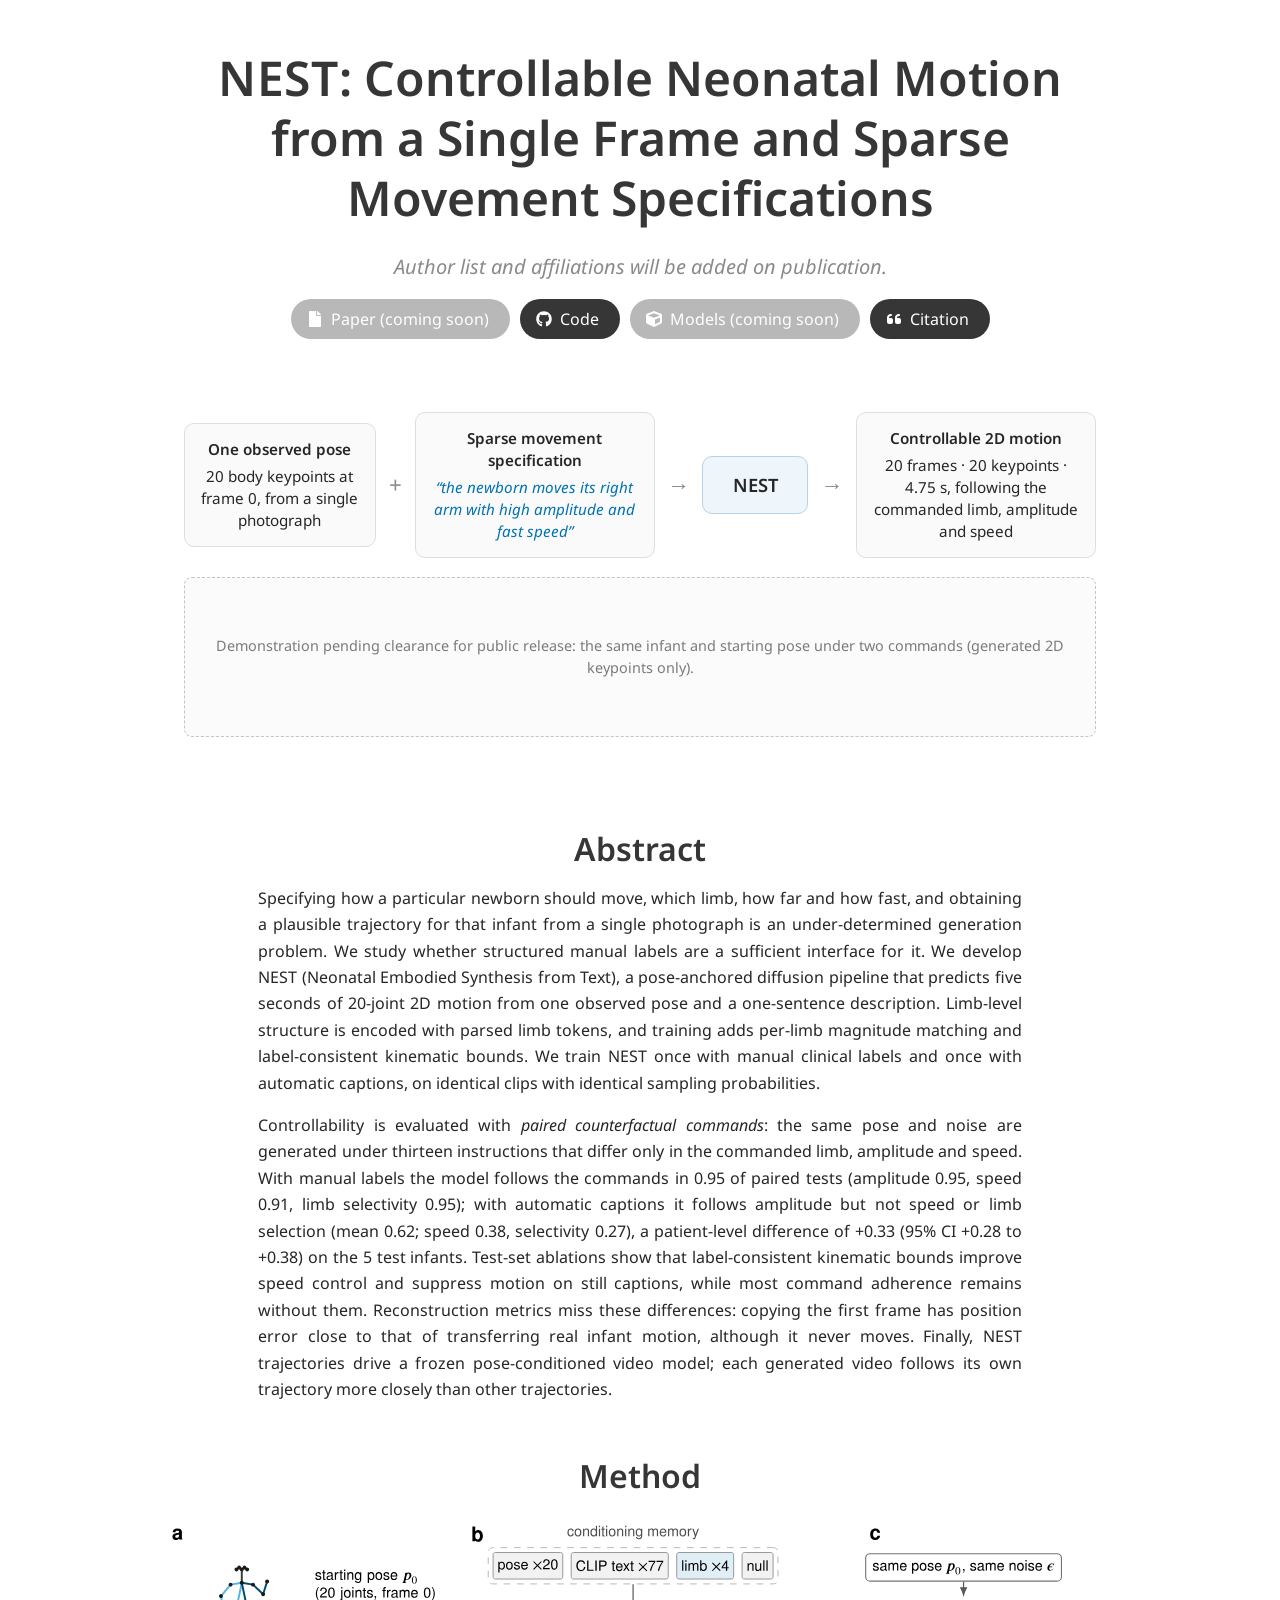
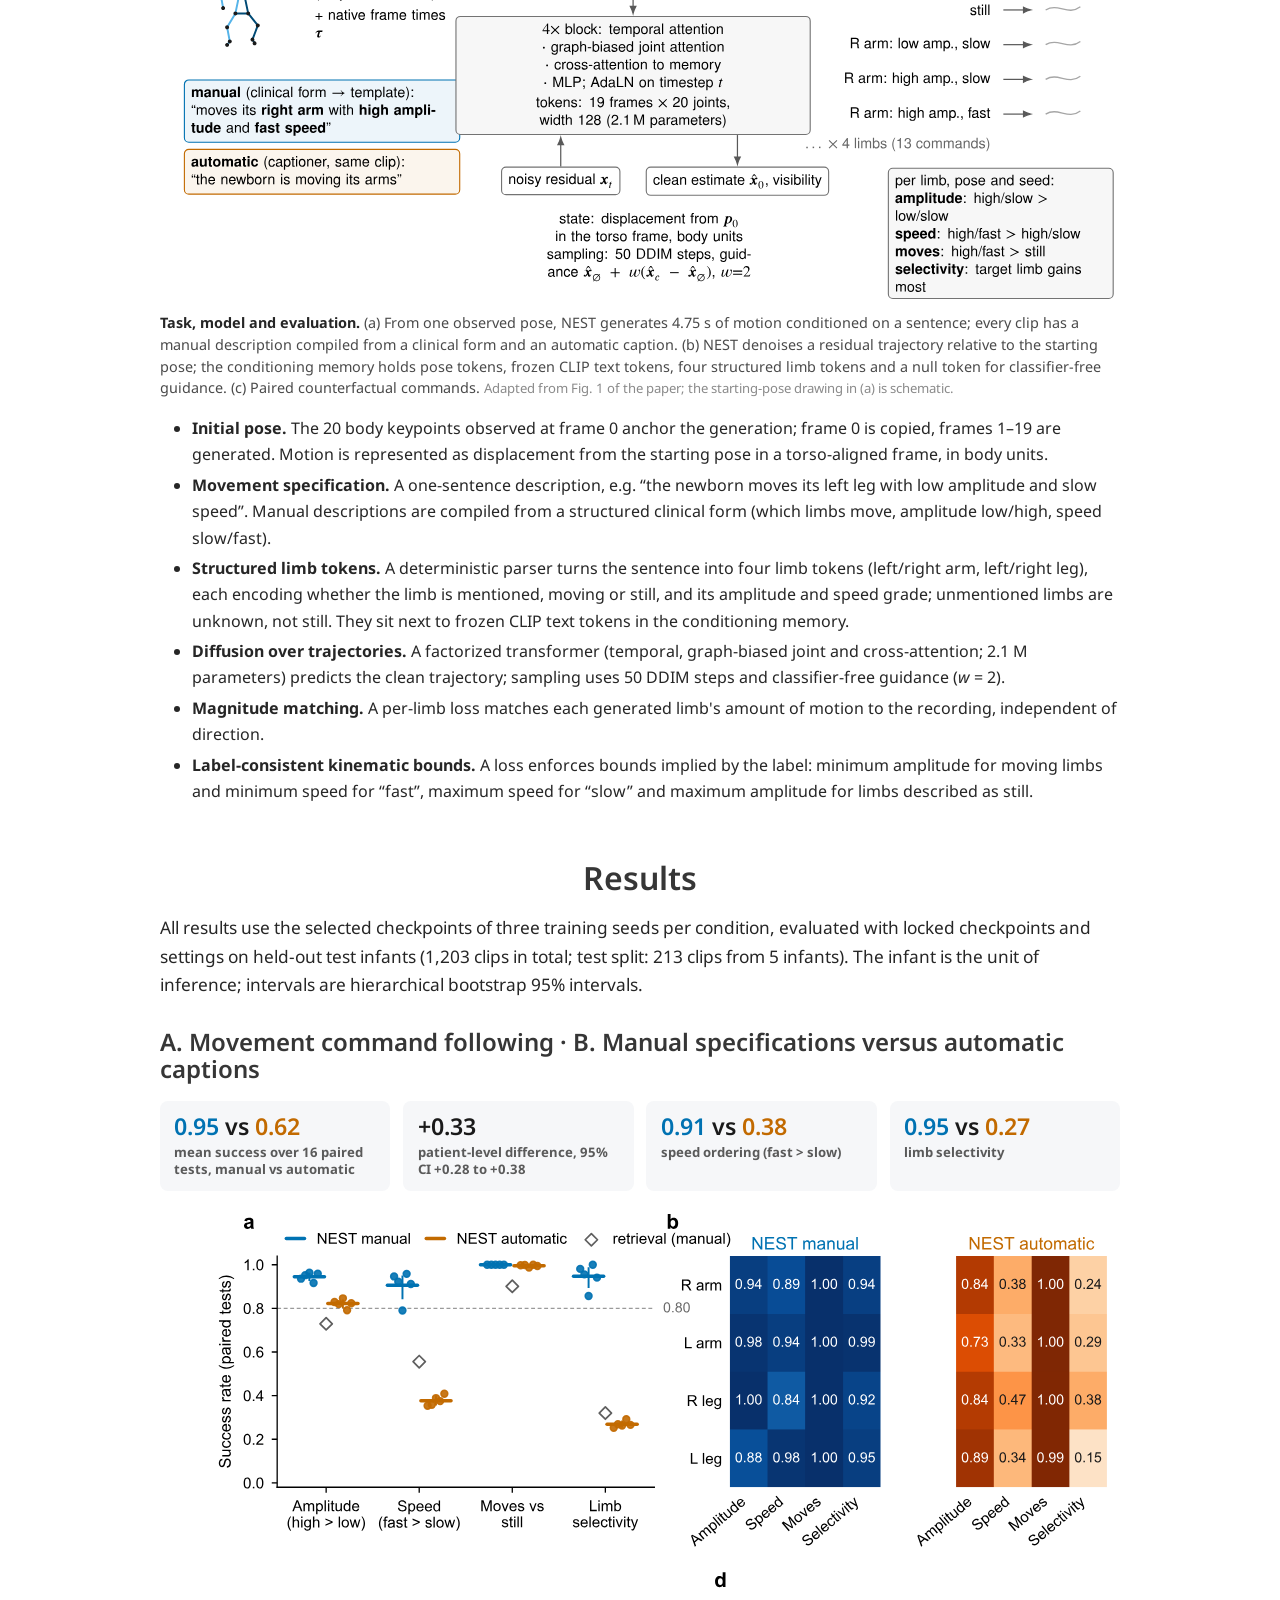
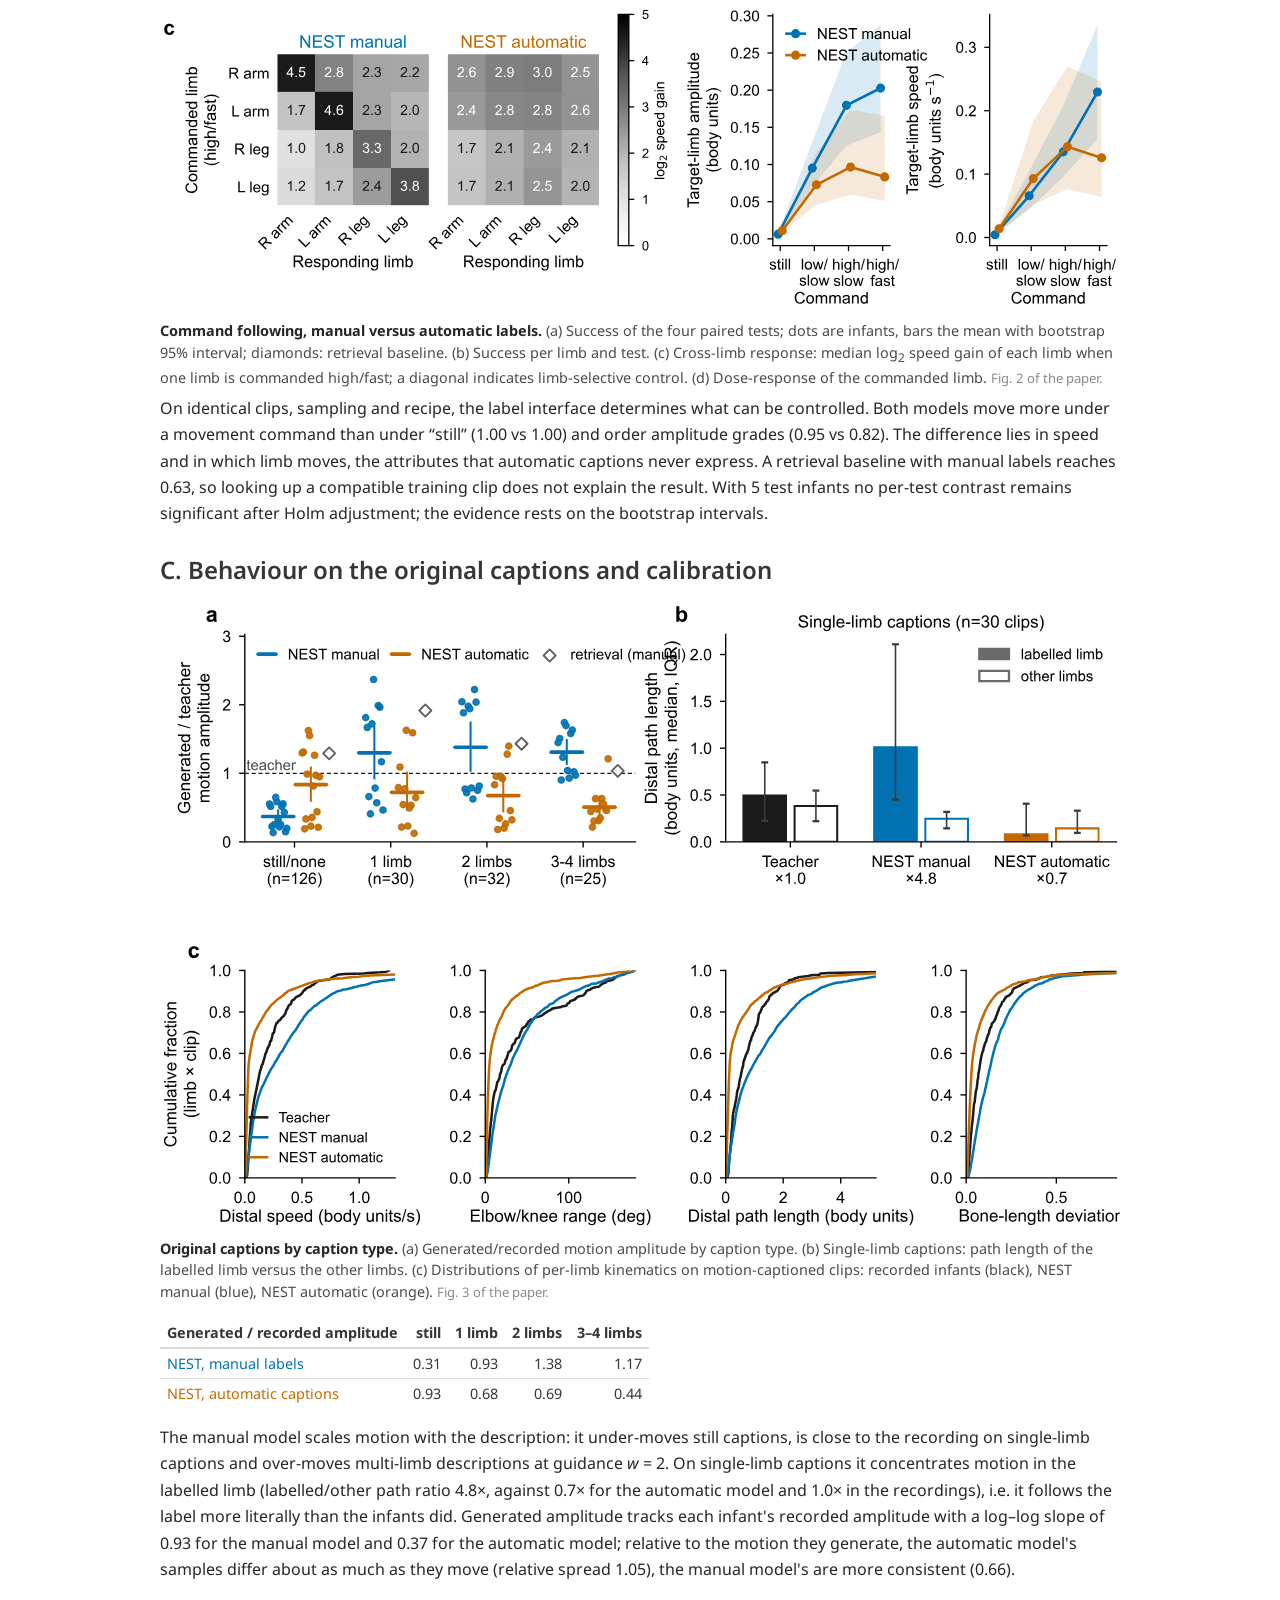
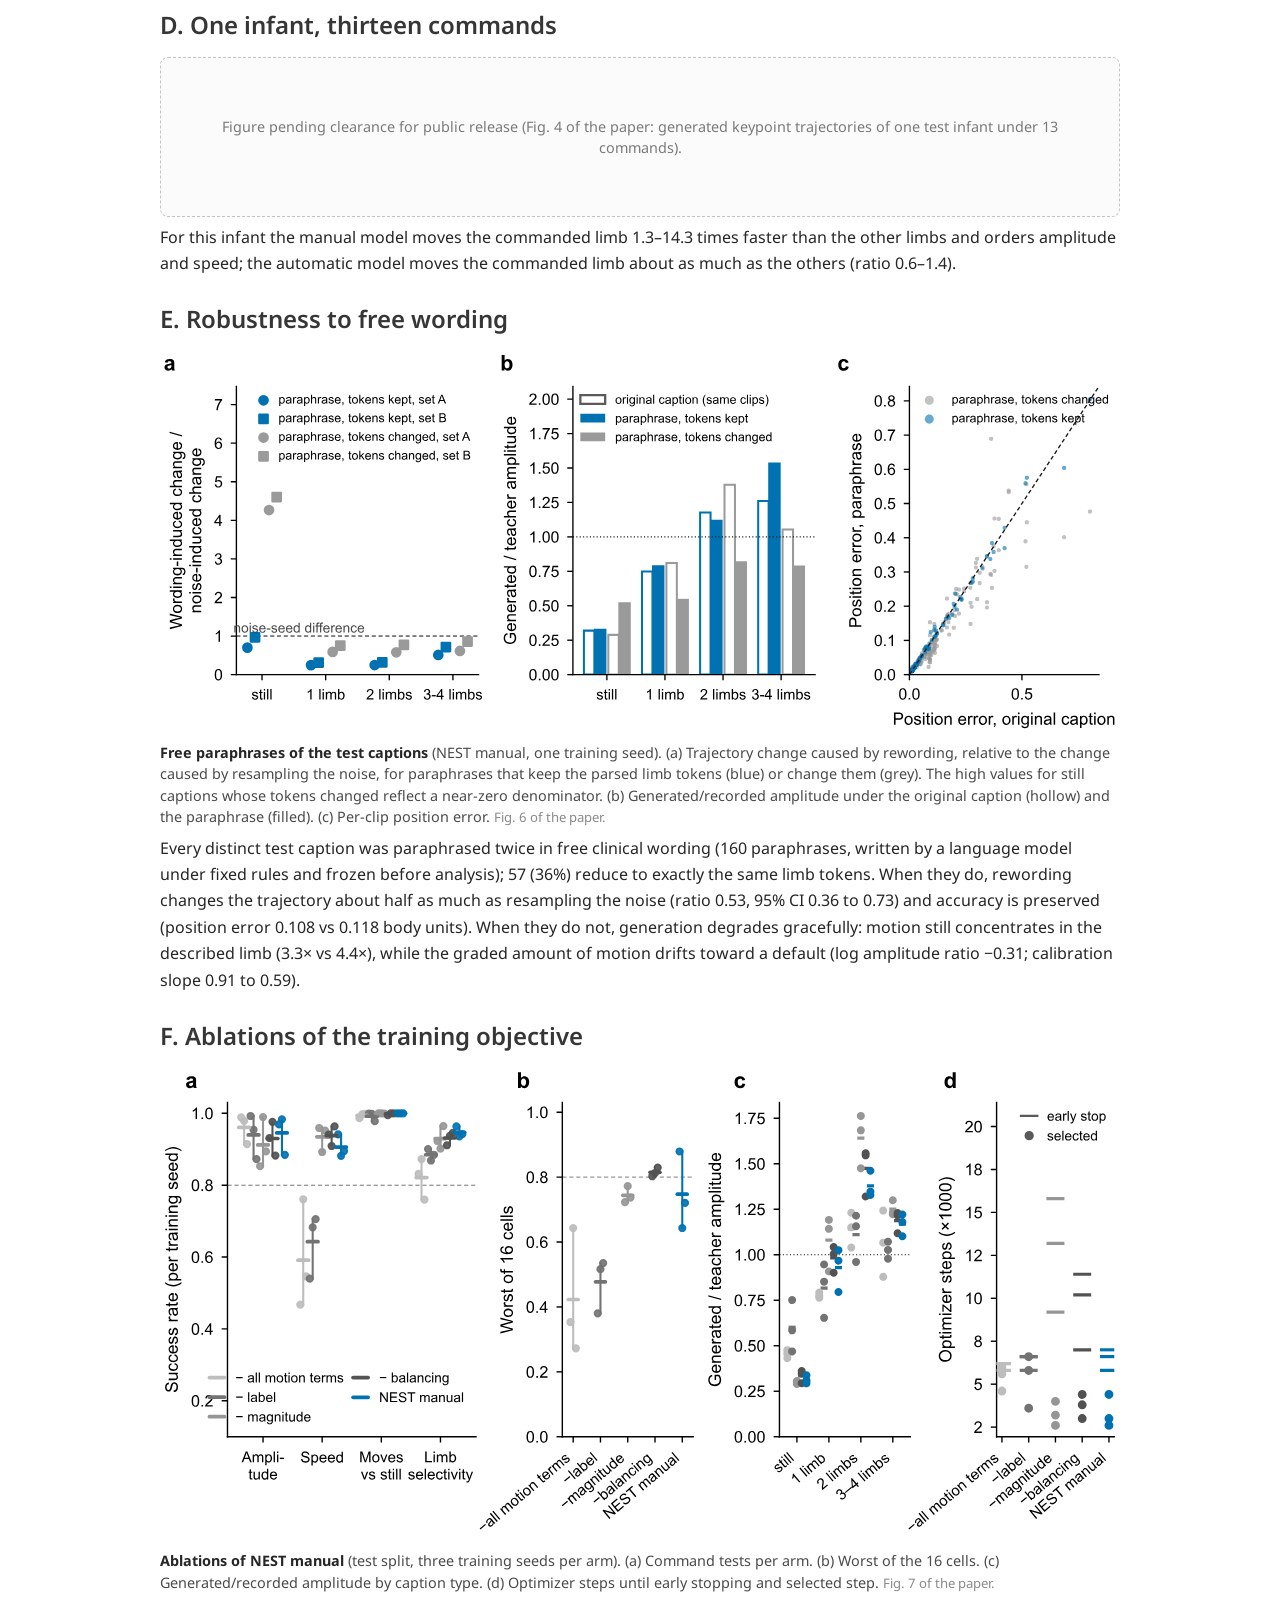
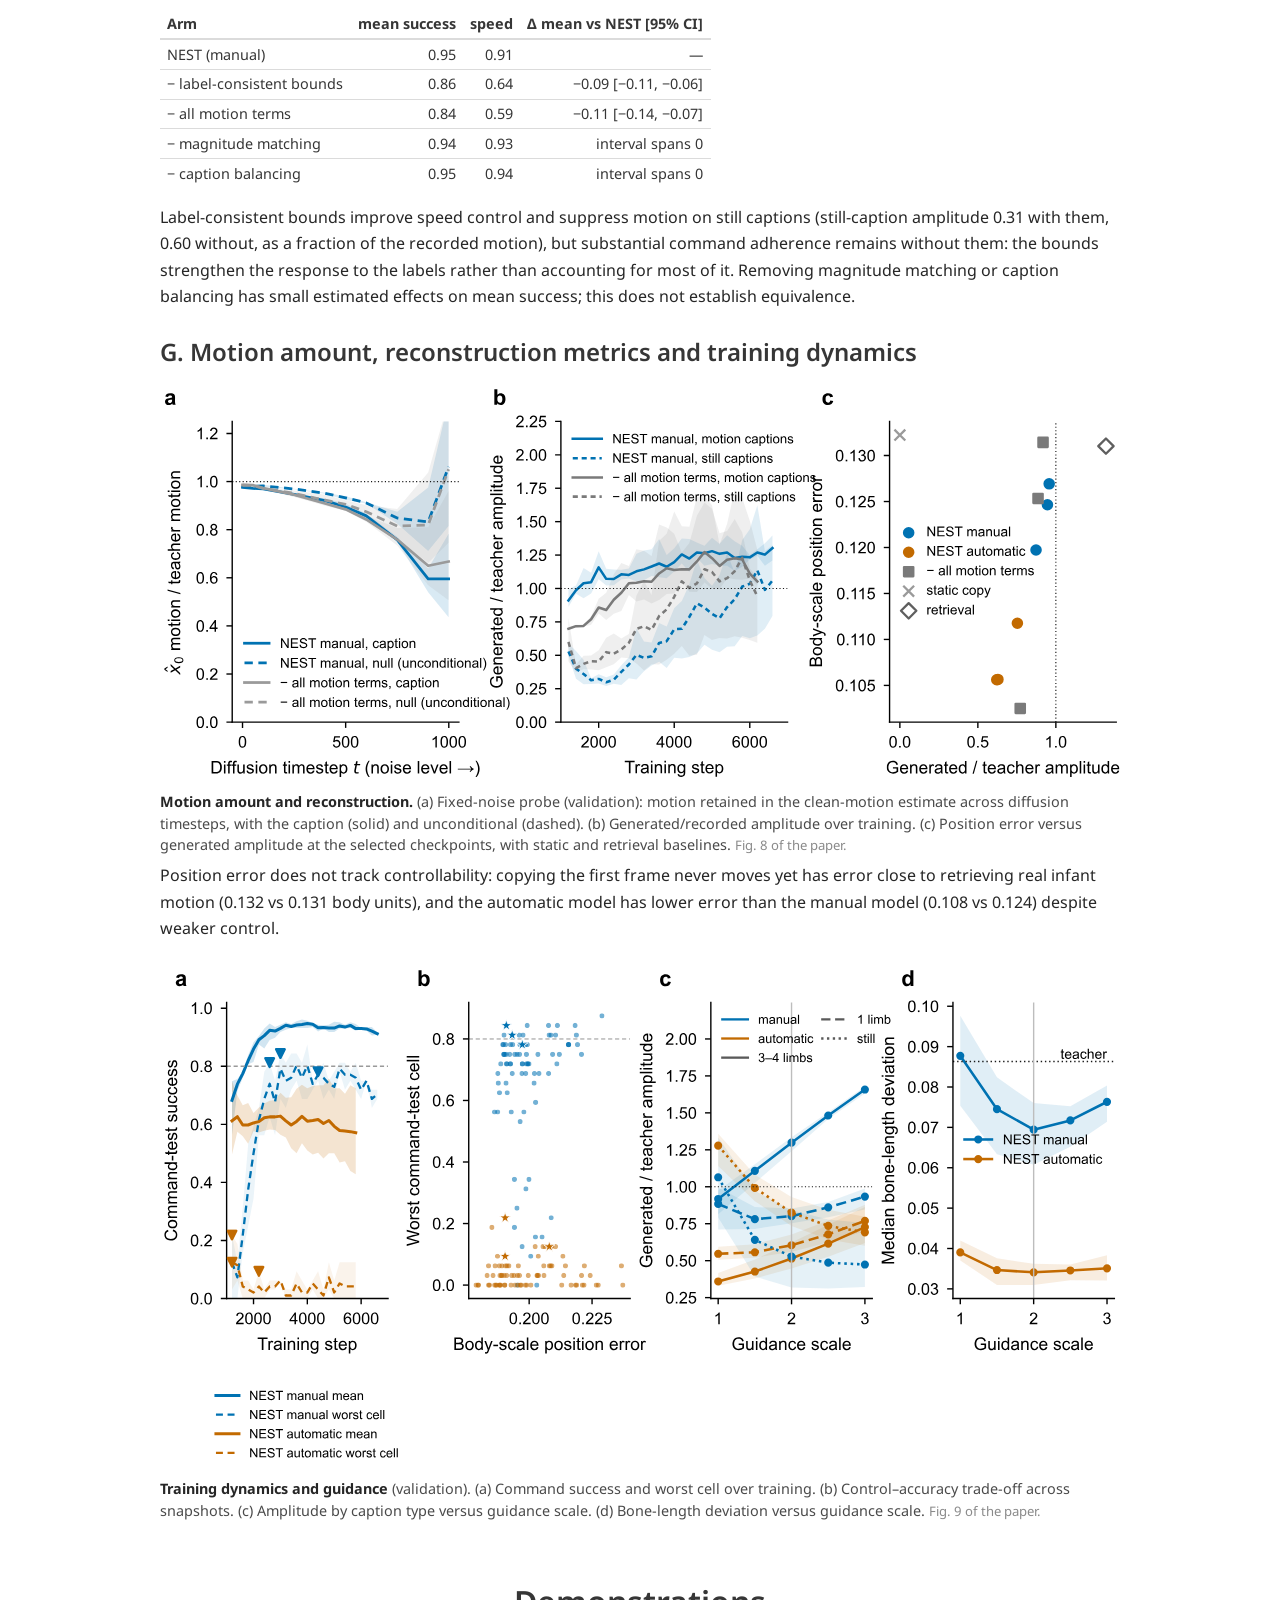
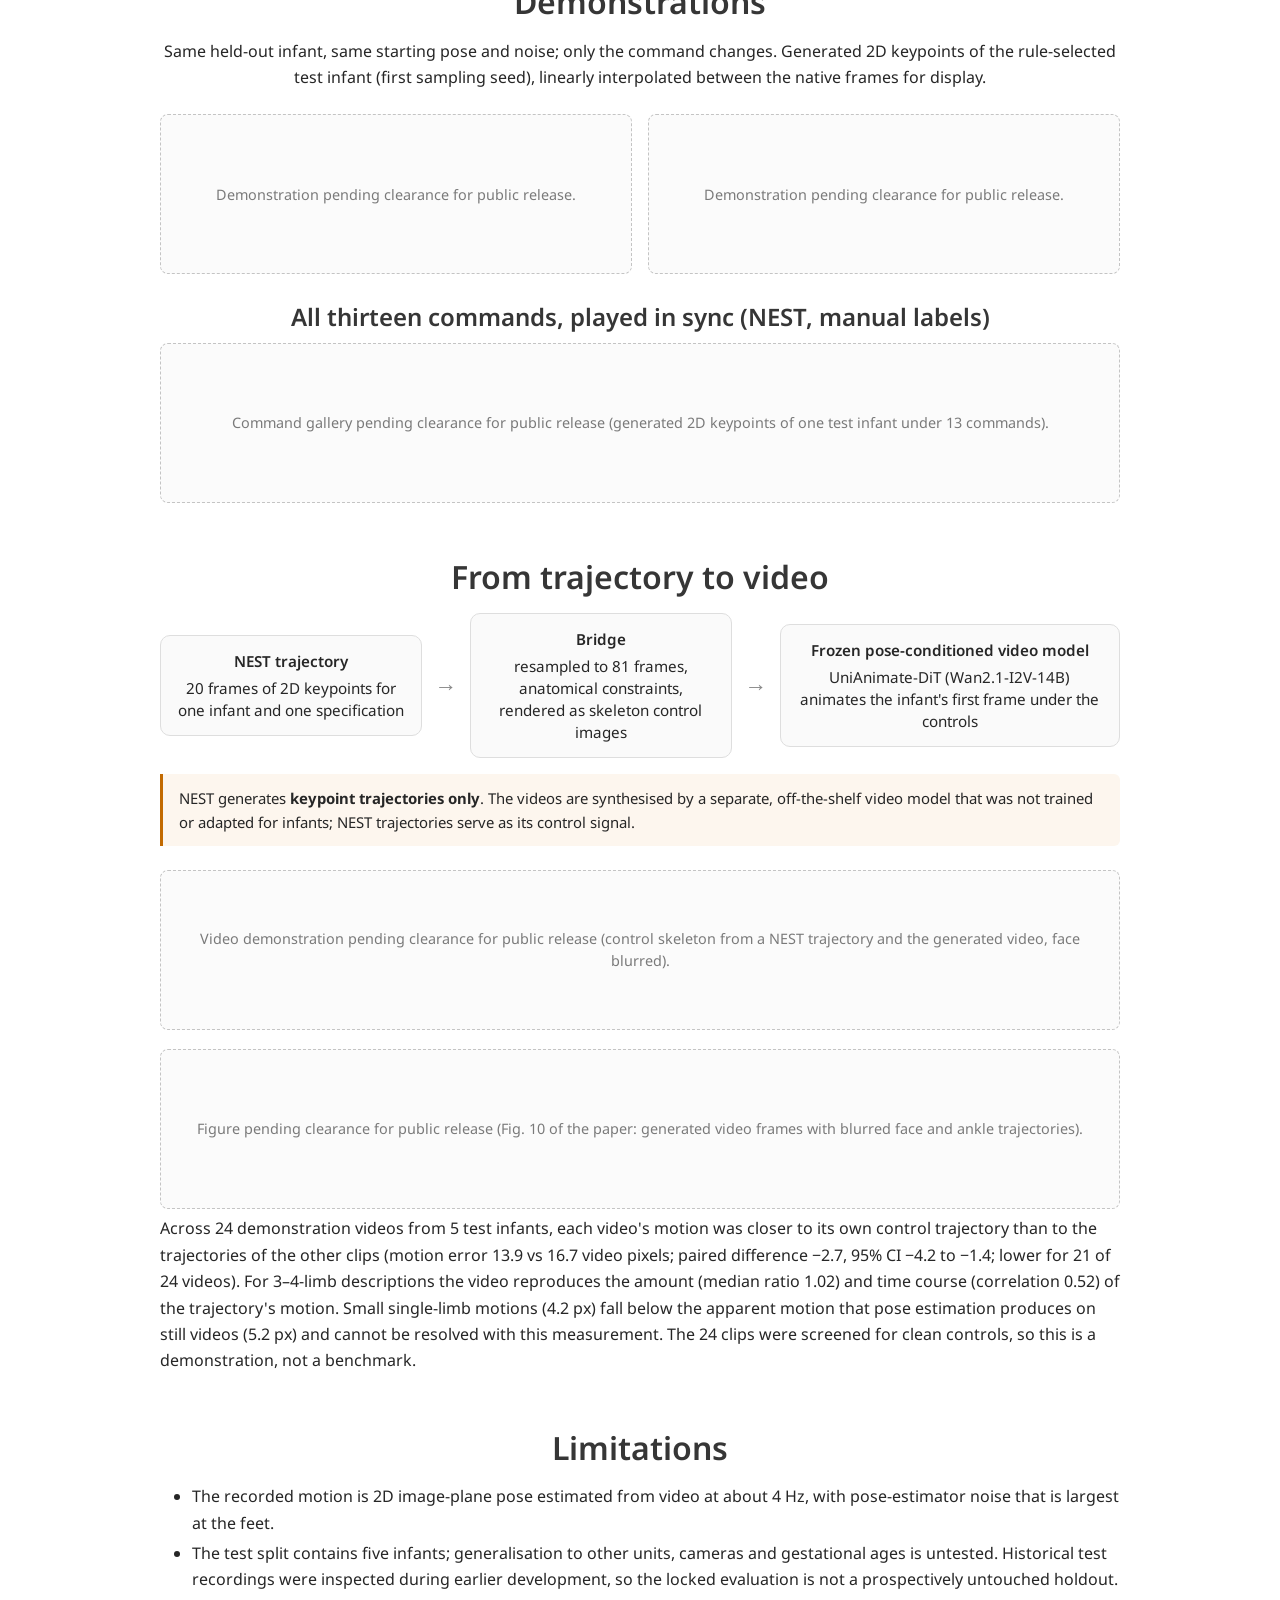
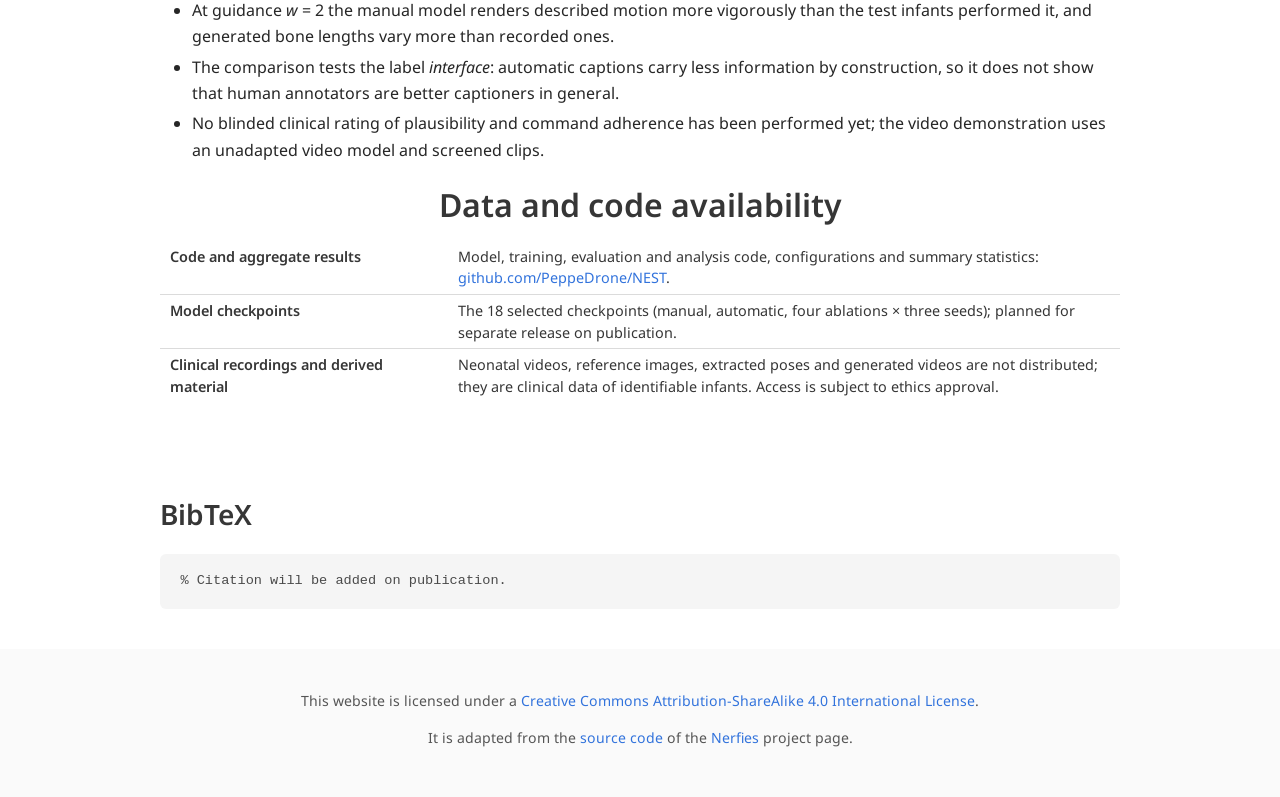
==== project-page/index.html @ fcf476d5 "Add project page and GitHub Pages workflow Co-Authored-By: Claude Opus 5.5 <noreply@anthropic.com>" ====
<!DOCTYPE html>
<html lang="en">
<head>
  <meta charset="utf-8">
  <meta name="viewport" content="width=device-width, initial-scale=1">
  <title>NEST: Controllable Neonatal Motion from a Single Frame and Sparse Movement Specifications</title>
  <meta name="description"
        content="NEST generates 4.75 s of 2D neonatal motion (20 frames, 20 body keypoints) from one observed pose and a sparse movement specification of limb, amplitude and speed.">
  <meta name="keywords"
        content="NEST, neonatal movement, infant motion generation, motion diffusion, controllable generation, classifier-free guidance, counterfactual evaluation, sparse movement specifications, pose-conditioned video">
  <meta property="og:type" content="website">
  <meta property="og:title" content="NEST: Controllable Neonatal Motion from a Single Frame and Sparse Movement Specifications">
  <meta property="og:description"
        content="Pose-anchored diffusion that turns one neonatal pose and a limb-level movement specification into a controllable 2D motion trajectory.">
  <meta property="og:url" content="https://peppedrone.github.io/NEST/">
  <meta property="og:image" content="https://peppedrone.github.io/NEST/static/images/og_image.png">
  <meta name="twitter:card" content="summary_large_image">
  <link rel="icon" href="./static/images/favicon.svg" type="image/svg+xml">

  <link href="https://fonts.googleapis.com/css2?family=Noto+Sans:wght@400;600;700&display=swap" rel="stylesheet">
  <link rel="stylesheet" href="./static/css/bulma.min.css">
  <link rel="stylesheet" href="./static/css/index.css">
  <script defer src="./static/js/index.js"></script>
</head>
<body>

<!-- ============================================================ HERO -->
<section class="hero">
  <div class="hero-body">
    <div class="container is-max-desktop">
      <div class="columns is-centered">
        <div class="column has-text-centered">
          <h1 class="title is-1 publication-title"><span class="nest">NEST</span>: Controllable Neonatal Motion from a Single Frame and Sparse Movement Specifications</h1>
          <div class="is-size-5 publication-authors">
            <span class="author-block placeholder-note">Author list and affiliations will be added on publication.</span>
          </div>

          <div class="column has-text-centered">
            <div class="publication-links">
              <span class="link-block">
                <a class="button is-normal is-rounded is-dark is-unavailable" aria-disabled="true" title="The paper is not yet publicly available">
                  <span class="icon"><svg viewBox="0 0 384 512" aria-hidden="true"><path d="M224 136V0H24C10.7 0 0 10.7 0 24v464c0 13.3 10.7 24 24 24h336c13.3 0 24-10.7 24-24V160H248c-13.2 0-24-10.8-24-24zm160-14.1v6.1H256V0h6.1c6.4 0 12.5 2.5 17 7l97.9 98c4.5 4.5 7 10.6 7 16.9z"/></svg></span>
                  <span>Paper (coming soon)</span>
                </a>
              </span>
              <span class="link-block">
                <a class="button is-normal is-rounded is-dark" href="https://github.com/PeppeDrone/NEST" title="Source code on GitHub">
                  <span class="icon"><svg viewBox="0 0 496 512" aria-hidden="true"><path d="M165.9 397.4c0 2-2.3 3.6-5.2 3.6-3.3.3-5.6-1.3-5.6-3.6 0-2 2.3-3.6 5.2-3.6 3-.3 5.6 1.3 5.6 3.6zm-31.1-4.5c-.7 2 1.3 4.3 4.3 4.9 2.6 1 5.6 0 6.2-2s-1.3-4.3-4.3-5.2c-2.6-.7-5.5.3-6.2 2.3zm44.2-1.7c-2.9.7-4.9 2.6-4.6 4.9.3 2 2.9 3.3 5.9 2.6 2.9-.7 4.9-2.6 4.6-4.6-.3-1.9-3-3.2-5.9-2.9zM244.8 8C106.1 8 0 113.3 0 252c0 110.9 69.8 205.8 169.5 239.2 12.8 2.3 17.3-5.6 17.3-12.1 0-6.2-.3-40.4-.3-61.4 0 0-70 15-84.7-29.8 0 0-11.4-29.1-27.8-36.6 0 0-22.9-15.7 1.6-15.4 0 0 24.9 2 38.6 25.8 21.9 38.6 58.6 27.5 72.9 20.9 2.3-16 8.8-27.1 16-33.7-55.9-6.2-112.3-14.3-112.3-110.5 0-27.5 7.6-41.3 23.6-58.9-2.6-6.5-11.1-33.3 2.6-67.9 20.9-6.5 69 27 69 27 20-5.6 41.5-8.5 62.8-8.5s42.8 2.9 62.8 8.5c0 0 48.1-33.6 69-27 13.7 34.7 5.2 61.4 2.6 67.9 16 17.7 25.8 31.5 25.8 58.9 0 96.5-58.9 104.2-114.8 110.5 9.2 7.9 17 22.9 17 46.4 0 33.7-.3 75.4-.3 83.6 0 6.5 4.6 14.4 17.3 12.1C428.2 457.8 496 362.9 496 252 496 113.3 383.5 8 244.8 8z"/></svg></span>
                  <span>Code</span>
                </a>
              </span>
              <span class="link-block">
                <a class="button is-normal is-rounded is-dark is-unavailable" aria-disabled="true" title="Checkpoints will be released on publication">
                  <span class="icon"><svg viewBox="0 0 512 512" aria-hidden="true"><path d="M239.1 6.3l-208 78c-18.7 7-31.1 25-31.1 45v225.1c0 18.2 10.3 34.8 26.5 42.9l208 104c13.5 6.8 29.4 6.8 42.9 0l208-104c16.3-8.1 26.5-24.8 26.5-42.9V129.3c0-20-12.4-37.9-31.1-44.9l-208-78C262 2.2 250 2.2 239.1 6.3zM256 68.4l192 72v1.1l-192 78-192-78v-1.1l192-72zm32 356V275.5l160-65v133.9l-160 80z"/></svg></span>
                  <span>Models (coming soon)</span>
                </a>
              </span>
              <span class="link-block">
                <a class="button is-normal is-rounded is-dark" href="#BibTeX">
                  <span class="icon"><svg viewBox="0 0 448 512" aria-hidden="true"><path d="M0 216C0 149.7 53.7 96 120 96h8c17.7 0 32 14.3 32 32s-14.3 32-32 32h-8c-30.9 0-56 25.1-56 56v8h64c35.3 0 64 28.7 64 64v64c0 35.3-28.7 64-64 64H64c-35.3 0-64-28.7-64-64V216zm256 0c0-66.3 53.7-120 120-120h8c17.7 0 32 14.3 32 32s-14.3 32-32 32h-8c-30.9 0-56 25.1-56 56v8h64c35.3 0 64 28.7 64 64v64c0 35.3-28.7 64-64 64H320c-35.3 0-64-28.7-64-64V216z"/></svg></span>
                  <span>Citation</span>
                </a>
              </span>
            </div>
          </div>
        </div>
      </div>
    </div>
  </div>
</section>

<!-- ============================================================ TEASER -->
<section class="hero teaser">
  <div class="container is-max-desktop">
    <div class="hero-body" style="padding-top:0">
      <div class="teaser-flow is-main">
        <div class="flow-box"><div class="flow-title">One observed pose</div>20 body keypoints at frame&nbsp;0, from a single photograph</div>
        <div class="flow-arrow" aria-hidden="true">+</div>
        <div class="flow-box"><div class="flow-title">Sparse movement specification</div><span class="spec">“the newborn moves its right arm with high amplitude and fast speed”</span></div>
        <div class="flow-arrow" aria-hidden="true">&#8594;</div>
        <div class="flow-box is-model">NEST</div>
        <div class="flow-arrow" aria-hidden="true">&#8594;</div>
        <div class="flow-box"><div class="flow-title">Controllable 2D motion</div>20 frames &middot; 20 keypoints &middot; 4.75&nbsp;s, following the commanded limb, amplitude and speed</div>
      </div>
      <figure class="paper-figure restricted">
        <div class="demo-pair restricted-content">
          <div class="demo-cell">
            <video autoplay muted loop playsinline data-sync="teaser" preload="auto">
              <source src="./static/restricted/videos/commands/manual_still.mp4" type="video/mp4">
            </video>
            <div class="demo-label">“the newborn is lying still”</div>
          </div>
          <div class="demo-cell">
            <video autoplay muted loop playsinline data-sync="teaser" preload="auto">
              <source src="./static/restricted/videos/commands/manual_right_arm_high_fast.mp4" type="video/mp4">
            </video>
            <div class="demo-label">“… moves its right arm with high amplitude and fast speed”</div>
          </div>
        </div>
        <div class="placeholder">Demonstration pending clearance for public release: the same infant and starting pose under two commands (generated 2D keypoints only).</div>
        <figcaption class="has-text-centered">Same starting pose, same noise, two commands: NEST moves the commanded limb (dark) and keeps the rest of the body close to its starting pose (grey).</figcaption>
      </figure>
    </div>
  </div>
</section>

<!-- ============================================================ ABSTRACT -->
<section class="section">
  <div class="container is-max-desktop">
    <div class="columns is-centered has-text-centered">
      <div class="column is-four-fifths">
        <h2 class="title is-3">Abstract</h2>
        <div class="content has-text-justified">
          <p>
            Specifying how a particular newborn should move, which limb, how far and how fast, and obtaining a plausible
            trajectory for that infant from a single photograph is an under-determined generation problem. We study whether
            structured manual labels are a sufficient interface for it. We develop NEST (Neonatal Embodied Synthesis from Text),
            a pose-anchored diffusion pipeline that predicts five seconds of 20-joint 2D motion from one observed pose and a
            one-sentence description. Limb-level structure is encoded with parsed limb tokens, and training adds per-limb
            magnitude matching and label-consistent kinematic bounds. We train NEST once with manual clinical labels and once
            with automatic captions, on identical clips with identical sampling probabilities.
          </p>
          <p>
            Controllability is evaluated with <em>paired counterfactual commands</em>: the same pose and noise are generated under
            thirteen instructions that differ only in the commanded limb, amplitude and speed. With manual labels the model follows
            the commands in <span class="num" data-key="succMan">0.95</span> of paired tests (amplitude
            <span class="num" data-key="succManAmp">0.95</span>, speed <span class="num" data-key="succManSpeed">0.91</span>, limb selectivity
            <span class="num" data-key="succManSel">0.95</span>); with automatic captions it follows amplitude but not speed or limb
            selection (mean <span class="num" data-key="succAuto">0.62</span>; speed <span class="num" data-key="succAutoSpeed">0.38</span>,
            selectivity <span class="num" data-key="succAutoSel">0.27</span>), a patient-level difference of
            <span class="num" data-key="primDiff">+0.33</span> (95% CI <span class="num" data-key="primLo">+0.28</span> to
            <span class="num" data-key="primHi">+0.38</span>) on the <span class="num" data-key="primNpat">5</span> test infants.
            Test-set ablations show that label-consistent kinematic bounds improve speed control and suppress motion on still
            captions, while most command adherence remains without them. Reconstruction metrics miss these differences: copying
            the first frame has position error close to that of transferring real infant motion, although it never moves.
            Finally, NEST trajectories drive a frozen pose-conditioned video model; each generated video follows its own trajectory
            more closely than other trajectories.
          </p>
        </div>
      </div>
    </div>
  </div>
</section>

<!-- ============================================================ METHOD -->
<section class="section is-tight">
  <div class="container is-max-desktop">
    <h2 class="title is-3 has-text-centered">Method</h2>
    <figure class="paper-figure">
      <img src="./static/images/fig1_method.svg" alt="Task, NEST architecture and paired counterfactual evaluation protocol" loading="lazy">
      <figcaption><b>Task, model and evaluation.</b> (a) From one observed pose, NEST generates 4.75&nbsp;s of motion conditioned on a sentence; every clip has a manual description compiled from a clinical form and an automatic caption. (b) NEST denoises a residual trajectory relative to the starting pose; the conditioning memory holds pose tokens, frozen CLIP text tokens, four structured limb tokens and a null token for classifier-free guidance. (c) Paired counterfactual commands. <span class="figure-source">Adapted from Fig.&nbsp;1 of the paper; the starting-pose drawing in (a) is schematic.</span></figcaption>
    </figure>
    <div class="content">
      <ul>
        <li><b>Initial pose.</b> The 20 body keypoints observed at frame&nbsp;0 anchor the generation; frame&nbsp;0 is copied, frames 1–19 are generated. Motion is represented as displacement from the starting pose in a torso-aligned frame, in body units.</li>
        <li><b>Movement specification.</b> A one-sentence description, e.g. “the newborn moves its left leg with low amplitude and slow speed”. Manual descriptions are compiled from a structured clinical form (which limbs move, amplitude low/high, speed slow/fast).</li>
        <li><b>Structured limb tokens.</b> A deterministic parser turns the sentence into four limb tokens (left/right arm, left/right leg), each encoding whether the limb is mentioned, moving or still, and its amplitude and speed grade; unmentioned limbs are unknown, not still. They sit next to frozen CLIP text tokens in the conditioning memory.</li>
        <li><b>Diffusion over trajectories.</b> A factorized transformer (temporal, graph-biased joint and cross-attention; 2.1&nbsp;M parameters) predicts the clean trajectory; sampling uses 50 DDIM steps and classifier-free guidance (<i>w</i>&nbsp;=&nbsp;2).</li>
        <li><b>Magnitude matching.</b> A per-limb loss matches each generated limb's amount of motion to the recording, independent of direction.</li>
        <li><b>Label-consistent kinematic bounds.</b> A loss enforces bounds implied by the label: minimum amplitude for moving limbs and minimum speed for “fast”, maximum speed for “slow” and maximum amplitude for limbs described as still.</li>
      </ul>
    </div>
  </div>
</section>

<!-- ============================================================ RESULTS -->
<section class="section is-tight">
  <div class="container is-max-desktop">
    <h2 class="title is-3 has-text-centered">Results</h2>
    <div class="content">
      <p class="lead">All results use the selected checkpoints of three training seeds per condition, evaluated with locked checkpoints and settings on held-out test infants
      (1,203 clips in total; test split: 213 clips from 5 infants). The infant is the unit of inference; intervals are hierarchical bootstrap 95% intervals.</p>
    </div>

    <h3 class="title is-4">A. Movement command following &middot; B. Manual specifications versus automatic captions</h3>
    <div class="keynums">
      <div class="keynum"><div class="value"><span class="manual-c num" data-key="succMan">0.95</span> vs <span class="auto-c num" data-key="succAuto">0.62</span></div><div class="label">mean success over 16 paired tests, manual vs automatic</div></div>
      <div class="keynum"><div class="value"><span class="num" data-key="primDiff">+0.33</span></div><div class="label">patient-level difference, 95% CI <span class="num" data-key="primLo">+0.28</span> to <span class="num" data-key="primHi">+0.38</span></div></div>
      <div class="keynum"><div class="value"><span class="manual-c num" data-key="succManSpeed">0.91</span> vs <span class="auto-c num" data-key="succAutoSpeed">0.38</span></div><div class="label">speed ordering (fast &gt; slow)</div></div>
      <div class="keynum"><div class="value"><span class="manual-c num" data-key="succManSel">0.95</span> vs <span class="auto-c num" data-key="succAutoSel">0.27</span></div><div class="label">limb selectivity</div></div>
    </div>
    <figure class="paper-figure">
      <img src="./static/images/fig2_command_following.svg" alt="Command following, manual versus automatic labels" loading="lazy">
      <figcaption><b>Command following, manual versus automatic labels.</b> (a) Success of the four paired tests; dots are infants, bars the mean with bootstrap 95% interval; diamonds: retrieval baseline. (b) Success per limb and test. (c) Cross-limb response: median log<sub>2</sub> speed gain of each limb when one limb is commanded high/fast; a diagonal indicates limb-selective control. (d) Dose-response of the commanded limb. <span class="figure-source">Fig.&nbsp;2 of the paper.</span></figcaption>
    </figure>
    <div class="content">
      <p>On identical clips, sampling and recipe, the label interface determines what can be controlled. Both models move more under a movement command than under “still” (<span class="num" data-key="succManMoves">1.00</span> vs <span class="num" data-key="succAutoMoves">1.00</span>) and order amplitude grades (<span class="num" data-key="succManAmp">0.95</span> vs <span class="num" data-key="succAutoAmp">0.82</span>). The difference lies in speed and in which limb moves, the attributes that automatic captions never express. A retrieval baseline with manual labels reaches <span class="num" data-key="succRetMan">0.63</span>, so looking up a compatible training clip does not explain the result. With <span class="num" data-key="primNpat">5</span> test infants no per-test contrast remains significant after Holm adjustment; the evidence rests on the bootstrap intervals.</p>
    </div>

    <h3 class="title is-4">C. Behaviour on the original captions and calibration</h3>
    <figure class="paper-figure">
      <img src="./static/images/fig3_caption_types.svg" alt="Behaviour on the original captions by caption type" loading="lazy">
      <figcaption><b>Original captions by caption type.</b> (a) Generated/recorded motion amplitude by caption type. (b) Single-limb captions: path length of the labelled limb versus the other limbs. (c) Distributions of per-limb kinematics on motion-captioned clips: recorded infants (black), NEST manual (blue), NEST automatic (orange). <span class="figure-source">Fig.&nbsp;3 of the paper.</span></figcaption>
    </figure>
    <div class="table-wrap">
      <table class="table compact is-narrow is-hoverable">
        <thead><tr><th>Generated / recorded amplitude</th><th class="num">still</th><th class="num">1 limb</th><th class="num">2 limbs</th><th class="num">3–4 limbs</th></tr></thead>
        <tbody>
          <tr><td class="manual-c">NEST, manual labels</td><td class="num"><span class="num" data-key="ampRatioManStill">0.31</span></td><td class="num"><span class="num" data-key="ampRatioManOne">0.93</span></td><td class="num"><span class="num" data-key="ampRatioManTwo">1.38</span></td><td class="num"><span class="num" data-key="ampRatioManMulti">1.17</span></td></tr>
          <tr><td class="auto-c">NEST, automatic captions</td><td class="num"><span class="num" data-key="ampRatioAutoStill">0.93</span></td><td class="num"><span class="num" data-key="ampRatioAutoOne">0.68</span></td><td class="num"><span class="num" data-key="ampRatioAutoTwo">0.69</span></td><td class="num"><span class="num" data-key="ampRatioAutoMulti">0.44</span></td></tr>
        </tbody>
      </table>
    </div>
    <div class="content">
      <p>The manual model scales motion with the description: it under-moves still captions, is close to the recording on single-limb captions and over-moves multi-limb descriptions at guidance <i>w</i>&nbsp;=&nbsp;2. On single-limb captions it concentrates motion in the labelled limb (labelled/other path ratio <span class="num" data-key="selRatioMan">4.8</span>×, against <span class="num" data-key="selRatioAuto">0.7</span>× for the automatic model and <span class="num" data-key="selRatioTeach">1.0</span>× in the recordings), i.e. it follows the label more literally than the infants did. Generated amplitude tracks each infant's recorded amplitude with a log–log slope of <span class="num" data-key="calManSlope">0.93</span> for the manual model and <span class="num" data-key="calAutoSlope">0.37</span> for the automatic model; relative to the motion they generate, the automatic model's samples differ about as much as they move (relative spread <span class="num" data-key="calAutoRelSpread">1.05</span>), the manual model's are more consistent (<span class="num" data-key="calManRelSpread">0.66</span>).</p>
    </div>

    <h3 class="title is-4">D. One infant, thirteen commands</h3>
    <figure class="paper-figure restricted">
      <img src="./static/restricted/images/fig4_single_infant.svg" alt="One infant under thirteen commands" loading="lazy">
      <div class="placeholder">Figure pending clearance for public release (Fig.&nbsp;4 of the paper: generated keypoint trajectories of one test infant under 13 commands).</div>
      <figcaption><b>One infant, thirteen commands.</b> The infant and clip were selected by a stated rule (median per-infant manual success, then the median clip), not by appearance. Each panel overlays eight samples from the same starting pose; top: NEST manual, bottom: NEST automatic. <span class="figure-source">Fig.&nbsp;4 of the paper.</span></figcaption>
    </figure>
    <div class="content">
      <p>For this infant the manual model moves the commanded limb <span class="num" data-key="heroSelManLo">1.3</span>–<span class="num" data-key="heroSelManHi">14.3</span> times faster than the other limbs and orders amplitude and speed; the automatic model moves the commanded limb about as much as the others (ratio <span class="num" data-key="heroSelAutoLo">0.6</span>–<span class="num" data-key="heroSelAutoHi">1.4</span>).</p>
    </div>

    <h3 class="title is-4">E. Robustness to free wording</h3>
    <figure class="paper-figure">
      <img src="./static/images/fig9_paraphrase.svg" alt="Free paraphrases of the test captions" loading="lazy">
      <figcaption><b>Free paraphrases of the test captions</b> (NEST manual, one training seed). (a) Trajectory change caused by rewording, relative to the change caused by resampling the noise, for paraphrases that keep the parsed limb tokens (blue) or change them (grey). The high values for still captions whose tokens changed reflect a near-zero denominator. (b) Generated/recorded amplitude under the original caption (hollow) and the paraphrase (filled). (c) Per-clip position error. <span class="figure-source">Fig.&nbsp;6 of the paper.</span></figcaption>
    </figure>
    <div class="content">
      <p>Every distinct test caption was paraphrased twice in free clinical wording (<span class="num" data-key="paraN">160</span> paraphrases, written by a language model under fixed rules and frozen before analysis); <span class="num" data-key="paraNMatch">57</span> (<span class="num" data-key="paraMatchPct">36</span>%) reduce to exactly the same limb tokens. When they do, rewording changes the trajectory about half as much as resampling the noise (ratio <span class="num" data-key="paraKeptChange">0.53</span>, 95% CI <span class="num" data-key="paraKeptChangeLo">0.36</span> to <span class="num" data-key="paraKeptChangeHi">0.73</span>) and accuracy is preserved (position error <span class="num" data-key="paraKeptErrOrig">0.108</span> vs <span class="num" data-key="paraKeptErrPara">0.118</span> body units). When they do not, generation degrades gracefully: motion still concentrates in the described limb (<span class="num" data-key="paraChangedSelPara">3.3</span>× vs <span class="num" data-key="paraChangedSelOrig">4.4</span>×), while the graded amount of motion drifts toward a default (log amplitude ratio <span class="num" data-key="paraChangeddLogAmp">−0.31</span>; calibration slope <span class="num" data-key="paraChangedSlopeOrig">0.91</span> to <span class="num" data-key="paraChangedSlopePara">0.59</span>).</p>
    </div>

    <h3 class="title is-4">F. Ablations of the training objective</h3>
    <figure class="paper-figure">
      <img src="./static/images/fig7_ablations.svg" alt="Ablations of NEST manual" loading="lazy">
      <figcaption><b>Ablations of NEST manual</b> (test split, three training seeds per arm). (a) Command tests per arm. (b) Worst of the 16 cells. (c) Generated/recorded amplitude by caption type. (d) Optimizer steps until early stopping and selected step. <span class="figure-source">Fig.&nbsp;7 of the paper.</span></figcaption>
    </figure>
    <div class="table-wrap">
      <table class="table compact is-narrow is-hoverable">
        <thead><tr><th>Arm</th><th class="num">mean success</th><th class="num">speed</th><th class="num">Δ mean vs NEST [95% CI]</th></tr></thead>
        <tbody>
          <tr><td>NEST (manual)</td><td class="num"><span class="num" data-key="ablFullSucc">0.95</span></td><td class="num"><span class="num" data-key="ablFullSpeed">0.91</span></td><td class="num">—</td></tr>
          <tr><td>− label-consistent bounds</td><td class="num"><span class="num" data-key="ablLabelSucc">0.86</span></td><td class="num"><span class="num" data-key="ablLabelSpeed">0.64</span></td><td class="num"><span class="num" data-key="effLabel">−0.09</span> [<span class="num" data-key="effLabelLo">−0.11</span>, <span class="num" data-key="effLabelHi">−0.06</span>]</td></tr>
          <tr><td>− all motion terms</td><td class="num"><span class="num" data-key="ablAllSucc">0.84</span></td><td class="num"><span class="num" data-key="ablAllSpeed">0.59</span></td><td class="num"><span class="num" data-key="effAll">−0.11</span> [<span class="num" data-key="effAllLo">−0.14</span>, <span class="num" data-key="effAllHi">−0.07</span>]</td></tr>
          <tr><td>− magnitude matching</td><td class="num"><span class="num" data-key="ablMagSucc">0.94</span></td><td class="num"><span class="num" data-key="ablMagSpeed">0.93</span></td><td class="num">interval spans 0</td></tr>
          <tr><td>− caption balancing</td><td class="num"><span class="num" data-key="ablBalSucc">0.95</span></td><td class="num"><span class="num" data-key="ablBalSpeed">0.94</span></td><td class="num">interval spans 0</td></tr>
        </tbody>
      </table>
    </div>
    <div class="content">
      <p>Label-consistent bounds improve speed control and suppress motion on still captions (still-caption amplitude <span class="num" data-key="ablFullStillRatio">0.31</span> with them, <span class="num" data-key="ablLabelStillRatio">0.60</span> without, as a fraction of the recorded motion), but substantial command adherence remains without them: the bounds strengthen the response to the labels rather than accounting for most of it. Removing magnitude matching or caption balancing has small estimated effects on mean success; this does not establish equivalence.</p>
    </div>

    <h3 class="title is-4">G. Motion amount, reconstruction metrics and training dynamics</h3>
    <figure class="paper-figure">
      <img src="./static/images/fig6_stillness_trap.svg" alt="Motion amount and reconstruction" loading="lazy">
      <figcaption><b>Motion amount and reconstruction.</b> (a) Fixed-noise probe (validation): motion retained in the clean-motion estimate across diffusion timesteps, with the caption (solid) and unconditional (dashed). (b) Generated/recorded amplitude over training. (c) Position error versus generated amplitude at the selected checkpoints, with static and retrieval baselines. <span class="figure-source">Fig.&nbsp;8 of the paper.</span></figcaption>
    </figure>
    <div class="content">
      <p>Position error does not track controllability: copying the first frame never moves yet has error close to retrieving real infant motion (<span class="num" data-key="errStatic">0.132</span> vs <span class="num" data-key="errRetMan">0.131</span> body units), and the automatic model has lower error than the manual model (<span class="num" data-key="errAuto">0.108</span> vs <span class="num" data-key="errMan">0.124</span>) despite weaker control.</p>
    </div>
    <figure class="paper-figure">
      <img src="./static/images/fig8_dynamics_guidance.svg" alt="Training dynamics and guidance" loading="lazy">
      <figcaption><b>Training dynamics and guidance</b> (validation). (a) Command success and worst cell over training. (b) Control–accuracy trade-off across snapshots. (c) Amplitude by caption type versus guidance scale. (d) Bone-length deviation versus guidance scale. <span class="figure-source">Fig.&nbsp;9 of the paper.</span></figcaption>
    </figure>
  </div>
</section>

<!-- ============================================================ DEMONSTRATIONS -->
<section class="section is-tight" id="demonstrations">
  <div class="container is-max-desktop">
    <h2 class="title is-3 has-text-centered">Demonstrations</h2>
    <div class="content has-text-centered">
      <p>Same held-out infant, same starting pose and noise; only the command changes. Generated 2D keypoints of the rule-selected test infant (first sampling seed), linearly interpolated between the native frames for display.</p>
    </div>
    <div class="cmd-buttons" role="group" aria-label="Command">
      <button class="button is-small is-rounded" data-cmd="still" data-prompt="the newborn is lying still">still</button>
      <button class="button is-small is-rounded" data-cmd="right_arm_low_slow" data-prompt="the newborn moves its right arm with low amplitude and slow speed">R arm · low/slow</button>
      <button class="button is-small is-rounded" data-cmd="right_arm_high_slow" data-prompt="the newborn moves its right arm with high amplitude and slow speed">R arm · high/slow</button>
      <button class="button is-small is-rounded is-selected" data-cmd="right_arm_high_fast" data-prompt="the newborn moves its right arm with high amplitude and fast speed">R arm · high/fast</button>
      <button class="button is-small is-rounded" data-cmd="left_arm_low_slow" data-prompt="the newborn moves its left arm with low amplitude and slow speed">L arm · low/slow</button>
      <button class="button is-small is-rounded" data-cmd="left_arm_high_slow" data-prompt="the newborn moves its left arm with high amplitude and slow speed">L arm · high/slow</button>
      <button class="button is-small is-rounded" data-cmd="left_arm_high_fast" data-prompt="the newborn moves its left arm with high amplitude and fast speed">L arm · high/fast</button>
      <button class="button is-small is-rounded" data-cmd="right_leg_low_slow" data-prompt="the newborn moves its right leg with low amplitude and slow speed">R leg · low/slow</button>
      <button class="button is-small is-rounded" data-cmd="right_leg_high_slow" data-prompt="the newborn moves its right leg with high amplitude and slow speed">R leg · high/slow</button>
      <button class="button is-small is-rounded" data-cmd="right_leg_high_fast" data-prompt="the newborn moves its right leg with high amplitude and fast speed">R leg · high/fast</button>
      <button class="button is-small is-rounded" data-cmd="left_leg_low_slow" data-prompt="the newborn moves its left leg with low amplitude and slow speed">L leg · low/slow</button>
      <button class="button is-small is-rounded" data-cmd="left_leg_high_slow" data-prompt="the newborn moves its left leg with high amplitude and slow speed">L leg · high/slow</button>
      <button class="button is-small is-rounded" data-cmd="left_leg_high_fast" data-prompt="the newborn moves its left leg with high amplitude and fast speed">L leg · high/fast</button>
    </div>
    <p class="demo-prompt" id="demo-prompt">“the newborn moves its right arm with high amplitude and fast speed”</p>
    <div class="demo-pair">
      <div class="demo-cell restricted">
        <video id="demo-manual" autoplay muted playsinline preload="auto" data-sync="pair" src="./static/restricted/videos/commands/manual_right_arm_high_fast.mp4"></video>
        <div class="placeholder">Demonstration pending clearance for public release.</div>
        <div class="demo-label manual-c">NEST, manual labels</div>
      </div>
      <div class="demo-cell restricted">
        <video id="demo-automatic" autoplay muted playsinline preload="auto" data-sync="pair" src="./static/restricted/videos/commands/automatic_right_arm_high_fast.mp4"></video>
        <div class="placeholder">Demonstration pending clearance for public release.</div>
        <div class="demo-label auto-c">NEST, automatic captions</div>
      </div>
    </div>
    <div class="sync-controls">
      <button class="button is-small is-rounded" data-group="pair" data-sync-action="restart">Restart</button>
      <button class="button is-small is-rounded" data-group="pair" data-sync-action="toggle">Play / pause</button>
    </div>

    <h3 class="title is-4 has-text-centered">All thirteen commands, played in sync (NEST, manual labels)</h3>
    <div class="restricted">
      <div class="demo-grid restricted-content">
        <figure><video autoplay muted playsinline preload="auto" data-sync="grid"><source src="./static/restricted/videos/commands/manual_still.mp4" type="video/mp4"></video>still</figure>
        <figure><video autoplay muted playsinline preload="auto" data-sync="grid"><source src="./static/restricted/videos/commands/manual_right_arm_low_slow.mp4" type="video/mp4"></video>R arm · low/slow</figure>
        <figure><video autoplay muted playsinline preload="auto" data-sync="grid"><source src="./static/restricted/videos/commands/manual_right_arm_high_slow.mp4" type="video/mp4"></video>R arm · high/slow</figure>
        <figure><video autoplay muted playsinline preload="auto" data-sync="grid"><source src="./static/restricted/videos/commands/manual_right_arm_high_fast.mp4" type="video/mp4"></video>R arm · high/fast</figure>
        <figure><video autoplay muted playsinline preload="auto" data-sync="grid"><source src="./static/restricted/videos/commands/manual_left_arm_low_slow.mp4" type="video/mp4"></video>L arm · low/slow</figure>
        <figure><video autoplay muted playsinline preload="auto" data-sync="grid"><source src="./static/restricted/videos/commands/manual_left_arm_high_slow.mp4" type="video/mp4"></video>L arm · high/slow</figure>
        <figure><video autoplay muted playsinline preload="auto" data-sync="grid"><source src="./static/restricted/videos/commands/manual_left_arm_high_fast.mp4" type="video/mp4"></video>L arm · high/fast</figure>
        <figure><video autoplay muted playsinline preload="auto" data-sync="grid"><source src="./static/restricted/videos/commands/manual_right_leg_low_slow.mp4" type="video/mp4"></video>R leg · low/slow</figure>
        <figure><video autoplay muted playsinline preload="auto" data-sync="grid"><source src="./static/restricted/videos/commands/manual_right_leg_high_slow.mp4" type="video/mp4"></video>R leg · high/slow</figure>
        <figure><video autoplay muted playsinline preload="auto" data-sync="grid"><source src="./static/restricted/videos/commands/manual_right_leg_high_fast.mp4" type="video/mp4"></video>R leg · high/fast</figure>
        <figure><video autoplay muted playsinline preload="auto" data-sync="grid"><source src="./static/restricted/videos/commands/manual_left_leg_low_slow.mp4" type="video/mp4"></video>L leg · low/slow</figure>
        <figure><video autoplay muted playsinline preload="auto" data-sync="grid"><source src="./static/restricted/videos/commands/manual_left_leg_high_slow.mp4" type="video/mp4"></video>L leg · high/slow</figure>
        <figure><video autoplay muted playsinline preload="auto" data-sync="grid"><source src="./static/restricted/videos/commands/manual_left_leg_high_fast.mp4" type="video/mp4"></video>L leg · high/fast</figure>
      </div>
      <div class="placeholder">Command gallery pending clearance for public release (generated 2D keypoints of one test infant under 13 commands).</div>
    </div>
    <div class="sync-controls">
      <button class="button is-small is-rounded" data-group="grid" data-sync-action="restart">Restart all</button>
      <button class="button is-small is-rounded" data-group="grid" data-sync-action="toggle">Play / pause</button>
    </div>
  </div>
</section>

<!-- ============================================================ TRAJECTORY TO VIDEO -->
<section class="section is-tight">
  <div class="container is-max-desktop">
    <h2 class="title is-3 has-text-centered">From trajectory to video</h2>
    <div class="teaser-flow">
      <div class="flow-box"><div class="flow-title">NEST trajectory</div>20 frames of 2D keypoints for one infant and one specification</div>
      <div class="flow-arrow" aria-hidden="true">&#8594;</div>
      <div class="flow-box"><div class="flow-title">Bridge</div>resampled to 81 frames, anatomical constraints, rendered as skeleton control images</div>
      <div class="flow-arrow" aria-hidden="true">&#8594;</div>
      <div class="flow-box"><div class="flow-title">Frozen pose-conditioned video model</div>UniAnimate-DiT (Wan2.1-I2V-14B) animates the infant's first frame under the controls</div>
    </div>
    <div class="content">
      <p class="notice">NEST generates <b>keypoint trajectories only</b>. The videos are synthesised by a separate, off-the-shelf video model that was not trained or adapted for infants; NEST trajectories serve as its control signal.</p>
    </div>
    <figure class="paper-figure restricted video-figure">
      <video autoplay muted loop playsinline controls preload="metadata">
        <source src="./static/restricted/videos/stage2_sample.mp4" type="video/mp4">
      </video>
      <div class="placeholder">Video demonstration pending clearance for public release (control skeleton from a NEST trajectory and the generated video, face blurred).</div>
      <figcaption><b>A sample infant.</b> Left: control skeleton rendered from the NEST trajectory; right: video generated by the frozen video model from the infant's first frame (face blurred).</figcaption>
    </figure>
    <figure class="paper-figure restricted">
      <img src="./static/restricted/images/fig10_stage2.webp" alt="From generated trajectory to video, a sample infant" loading="lazy">
      <div class="placeholder">Figure pending clearance for public release (Fig.&nbsp;10 of the paper: generated video frames with blurred face and ankle trajectories).</div>
      <figcaption><b>From generated trajectory to video.</b> Reference still and generated frames every 0.5&nbsp;s (face blurred); below: ankle displacement over time for the real infant, the NEST trajectory used as control, and the pose recovered from the generated video. <span class="figure-source">Fig.&nbsp;10 of the paper.</span></figcaption>
    </figure>
    <div class="content">
      <p>Across <span class="num" data-key="stTwoN">24</span> demonstration videos from <span class="num" data-key="stTwoPatients">5</span> test infants, each video's motion was closer to its own control trajectory than to the trajectories of the other clips (motion error <span class="num" data-key="stTwoAllA">13.9</span> vs <span class="num" data-key="stTwoAllB">16.7</span> video pixels; paired difference <span class="num" data-key="stTwoAllDiff">−2.7</span>, 95% CI <span class="num" data-key="stTwoAllDiffLo">−4.2</span> to <span class="num" data-key="stTwoAllDiffHi">−1.4</span>; lower for <span class="num" data-key="stTwoAllNLower">21</span> of <span class="num" data-key="stTwoAllN">24</span> videos). For 3–4-limb descriptions the video reproduces the amount (median ratio <span class="num" data-key="stTwoMultiAmpRatio">1.02</span>) and time course (correlation <span class="num" data-key="stTwoMultiCorr">0.52</span>) of the trajectory's motion. Small single-limb motions (<span class="num" data-key="stTwoOneAmpCtrl">4.2</span>&nbsp;px) fall below the apparent motion that pose estimation produces on still videos (<span class="num" data-key="stTwoNoise">5.2</span>&nbsp;px) and cannot be resolved with this measurement. The 24 clips were screened for clean controls, so this is a demonstration, not a benchmark.</p>
    </div>
  </div>
</section>

<!-- ============================================================ LIMITATIONS / DATA -->
<section class="section is-tight">
  <div class="container is-max-desktop">
    <h2 class="title is-3 has-text-centered">Limitations</h2>
    <div class="content">
      <ul>
        <li>The recorded motion is 2D image-plane pose estimated from video at about 4&nbsp;Hz, with pose-estimator noise that is largest at the feet.</li>
        <li>The test split contains five infants; generalisation to other units, cameras and gestational ages is untested. Historical test recordings were inspected during earlier development, so the locked evaluation is not a prospectively untouched holdout.</li>
        <li>At guidance <i>w</i>&nbsp;=&nbsp;2 the manual model renders described motion more vigorously than the test infants performed it, and generated bone lengths vary more than recorded ones.</li>
        <li>The comparison tests the label <em>interface</em>: automatic captions carry less information by construction, so it does not show that human annotators are better captioners in general.</li>
        <li>No blinded clinical rating of plausibility and command adherence has been performed yet; the video demonstration uses an unadapted video model and screened clips.</li>
      </ul>
    </div>

    <h2 class="title is-3 has-text-centered">Data and code availability</h2>
    <div class="table-wrap">
      <table class="table compact availability">
        <tbody>
          <tr><td>Code and aggregate results</td><td>Model, training, evaluation and analysis code, configurations and summary statistics: <a href="https://github.com/PeppeDrone/NEST">github.com/PeppeDrone/NEST</a>.</td></tr>
          <tr><td>Model checkpoints</td><td>The 18 selected checkpoints (manual, automatic, four ablations × three seeds); planned for separate release on publication.</td></tr>
          <tr><td>Clinical recordings and derived material</td><td>Neonatal videos, reference images, extracted poses and generated videos are not distributed; they are clinical data of identifiable infants. Access is subject to ethics approval.</td></tr>
        </tbody>
      </table>
    </div>
  </div>
</section>

<!-- ============================================================ BIBTEX -->
<section class="section" id="BibTeX">
  <div class="container is-max-desktop content">
    <h2 class="title">BibTeX</h2>
    <pre class="bibtex"><code>% Citation will be added on publication.</code></pre>
  </div>
</section>

<footer class="footer">
  <div class="container">
    <div class="columns is-centered">
      <div class="column is-8">
        <div class="content has-text-centered">
          <p>
            This website is licensed under a <a rel="license" href="https://creativecommons.org/licenses/by-sa/4.0/">Creative
            Commons Attribution-ShareAlike 4.0 International License</a>.
          </p>
          <p>
            It is adapted from the <a href="https://github.com/nerfies/nerfies.github.io">source code</a> of the
            <a href="https://nerfies.github.io">Nerfies</a> project page.
          </p>
        </div>
      </div>
    </div>
  </div>
</footer>

</body>
</html>
---- project-page/static/css/index.css ----
/* NEST project page. Layout and visual identity follow the Nerfies project page template
   (https://github.com/nerfies/nerfies.github.io, CC BY-SA 4.0). */

body {
  font-family: 'Noto Sans', 'Helvetica Neue', Arial, sans-serif;
  color: #262626;
  background: #ffffff;
}

.publication-title,
.publication-authors,
.title,
.subtitle {
  font-family: 'Noto Sans', 'Helvetica Neue', Arial, sans-serif;
}

.publication-title { line-height: 1.25; }
.publication-title .nest { font-variant: small-caps; letter-spacing: 0.02em; }

.publication-authors { color: #555; }
.publication-authors .placeholder-note { color: #8a8a8a; font-style: italic; }

.author-block { display: inline-block; }

.link-block a { margin: 5px 3px; }
.button.is-dark[disabled],
.button.is-dark.is-unavailable {
  background-color: #b8b8b8;
  border-color: transparent;
  cursor: not-allowed;
  opacity: 1;
}
.button .icon svg { width: 1em; height: 1em; fill: currentColor; }

.section { padding: 2.5rem 1.5rem; }
.section.is-tight { padding-top: 1rem; }

.title.is-3 { margin-bottom: 1.1rem; }
.title.is-4 { margin-top: 1.8rem; margin-bottom: 0.8rem; }

.content p, .content li { line-height: 1.65; }
.content .lead { font-size: 1.08rem; }

/* figures */
.paper-figure { margin: 1.2rem 0 0.4rem; }
.paper-figure img,
.paper-figure video {
  width: 100%;
  height: auto;
  display: block;
  border-radius: 6px;
}
.paper-figure figcaption {
  font-size: 0.9rem;
  color: #4a4a4a;
  margin-top: 0.55rem;
  line-height: 1.5;
  text-align: left;
}
.paper-figure figcaption b { color: #262626; }
.figure-source { color: #8a8a8a; font-size: 0.82rem; }

/* key numbers */
.keynums {
  display: grid;
  grid-template-columns: repeat(auto-fit, minmax(150px, 1fr));
  gap: 0.8rem;
  margin: 1.2rem 0 0.6rem;
}
.keynum {
  background: #f6f7f9;
  border-radius: 8px;
  padding: 0.75rem 0.9rem;
}
.keynum .value { font-size: 1.45rem; font-weight: 600; color: #1a1a1a; line-height: 1.2; }
.keynum .label { font-size: 0.82rem; color: #5a5a5a; line-height: 1.35; margin-top: 0.15rem; }
.manual-c { color: #0072B2; }
.auto-c { color: #C26A00; }

/* comparison table */
.table-wrap { overflow-x: auto; margin: 1rem 0; }
table.compact { font-size: 0.9rem; }
table.compact th, table.compact td { padding: 0.35em 0.7em; white-space: nowrap; }
table.compact td.num, table.compact th.num { text-align: right; }

/* teaser flow */
.teaser-flow {
  display: grid;
  grid-template-columns: 1fr auto 1fr auto 1.3fr;
  align-items: center;
  gap: 0.8rem;
  margin: 0.5rem 0 1rem;
}
.flow-box {
  border: 1px solid #dedede;
  border-radius: 10px;
  padding: 0.9rem 1rem;
  background: #fafafa;
  text-align: center;
  font-size: 0.95rem;
  line-height: 1.45;
}
.flow-box .flow-title { font-weight: 600; margin-bottom: 0.3rem; }
.flow-box.is-model { background: #eef5fb; border-color: #b7d3ea; font-weight: 600; font-size: 1.15rem; }
.flow-box .spec { font-style: italic; color: #0072B2; }
.flow-arrow { font-size: 1.4rem; color: #8a8a8a; }
.teaser-flow.is-main { grid-template-columns: 1fr auto 1.25fr auto 0.55fr auto 1.25fr; }
@media (max-width: 768px) {
  .teaser-flow, .teaser-flow.is-main { grid-template-columns: 1fr; }
  .flow-arrow { transform: rotate(90deg); text-align: center; }
}

/* demonstrations */
.cmd-buttons { display: flex; flex-wrap: wrap; gap: 0.35rem; justify-content: center; margin: 0.6rem 0 1rem; }
.cmd-buttons .button { font-size: 0.82rem; }
.cmd-buttons .button.is-selected { background: #0072B2; color: #fff; border-color: #0072B2; }
.demo-pair { display: grid; grid-template-columns: 1fr 1fr; gap: 1rem; }
.demo-cell { text-align: center; }
.demo-cell video { width: 100%; max-width: 340px; border: 1px solid #e3e3e3; border-radius: 8px; background: #fff; }
.demo-cell .demo-label { font-weight: 600; margin-top: 0.3rem; }
.demo-prompt { text-align: center; font-style: italic; color: #4a4a4a; margin-bottom: 0.4rem; }
.demo-grid { display: grid; grid-template-columns: repeat(7, 1fr); gap: 0.5rem; }
@media (max-width: 900px) { .demo-grid { grid-template-columns: repeat(4, 1fr); } }
@media (max-width: 500px) { .demo-grid { grid-template-columns: repeat(3, 1fr); } }
.demo-grid figure { margin: 0; text-align: center; font-size: 0.78rem; color: #4a4a4a; }
.demo-grid video { width: 100%; border: 1px solid #e3e3e3; border-radius: 6px; background: #fff; }
.sync-controls { text-align: center; margin: 0.6rem 0; }
@media (max-width: 600px) { .demo-pair { grid-template-columns: 1fr; } }

/* restricted assets: shown only when present locally; otherwise a labelled placeholder */
.restricted .placeholder { display: none; }
.restricted.is-missing img,
.restricted.is-missing video,
.restricted.is-missing .restricted-content { display: none !important; }
.restricted.is-missing .placeholder {
  display: flex;
  align-items: center;
  justify-content: center;
  text-align: center;
  min-height: 160px;
  padding: 1.2rem;
  border: 1.5px dashed #c4c4c4;
  border-radius: 8px;
  color: #7a7a7a;
  background: #fbfbfb;
  font-size: 0.9rem;
  line-height: 1.5;
}

/* notes */
.notice {
  border-left: 3px solid #C26A00;
  background: #fdf6ee;
  padding: 0.7rem 1rem;
  border-radius: 0 6px 6px 0;
  font-size: 0.93rem;
}
.availability td { white-space: normal !important; }
.availability td:first-child { font-weight: 600; width: 30%; }

pre.bibtex {
  background: #f5f5f5;
  border-radius: 6px;
  font-size: 0.85rem;
  white-space: pre-wrap;
}

.footer { padding: 2.5rem 1.5rem 3rem; background: #fafafa; }
.footer .content { font-size: 0.88rem; color: #555; }

.video-figure video { max-width: 640px; margin: 0 auto; }
.restricted.is-missing figcaption { display: none; }
#demonstrations.demos-missing .cmd-buttons,
#demonstrations.demos-missing .sync-controls,
#demonstrations.demos-missing .demo-prompt,
#demonstrations.demos-missing .demo-label { display: none; }
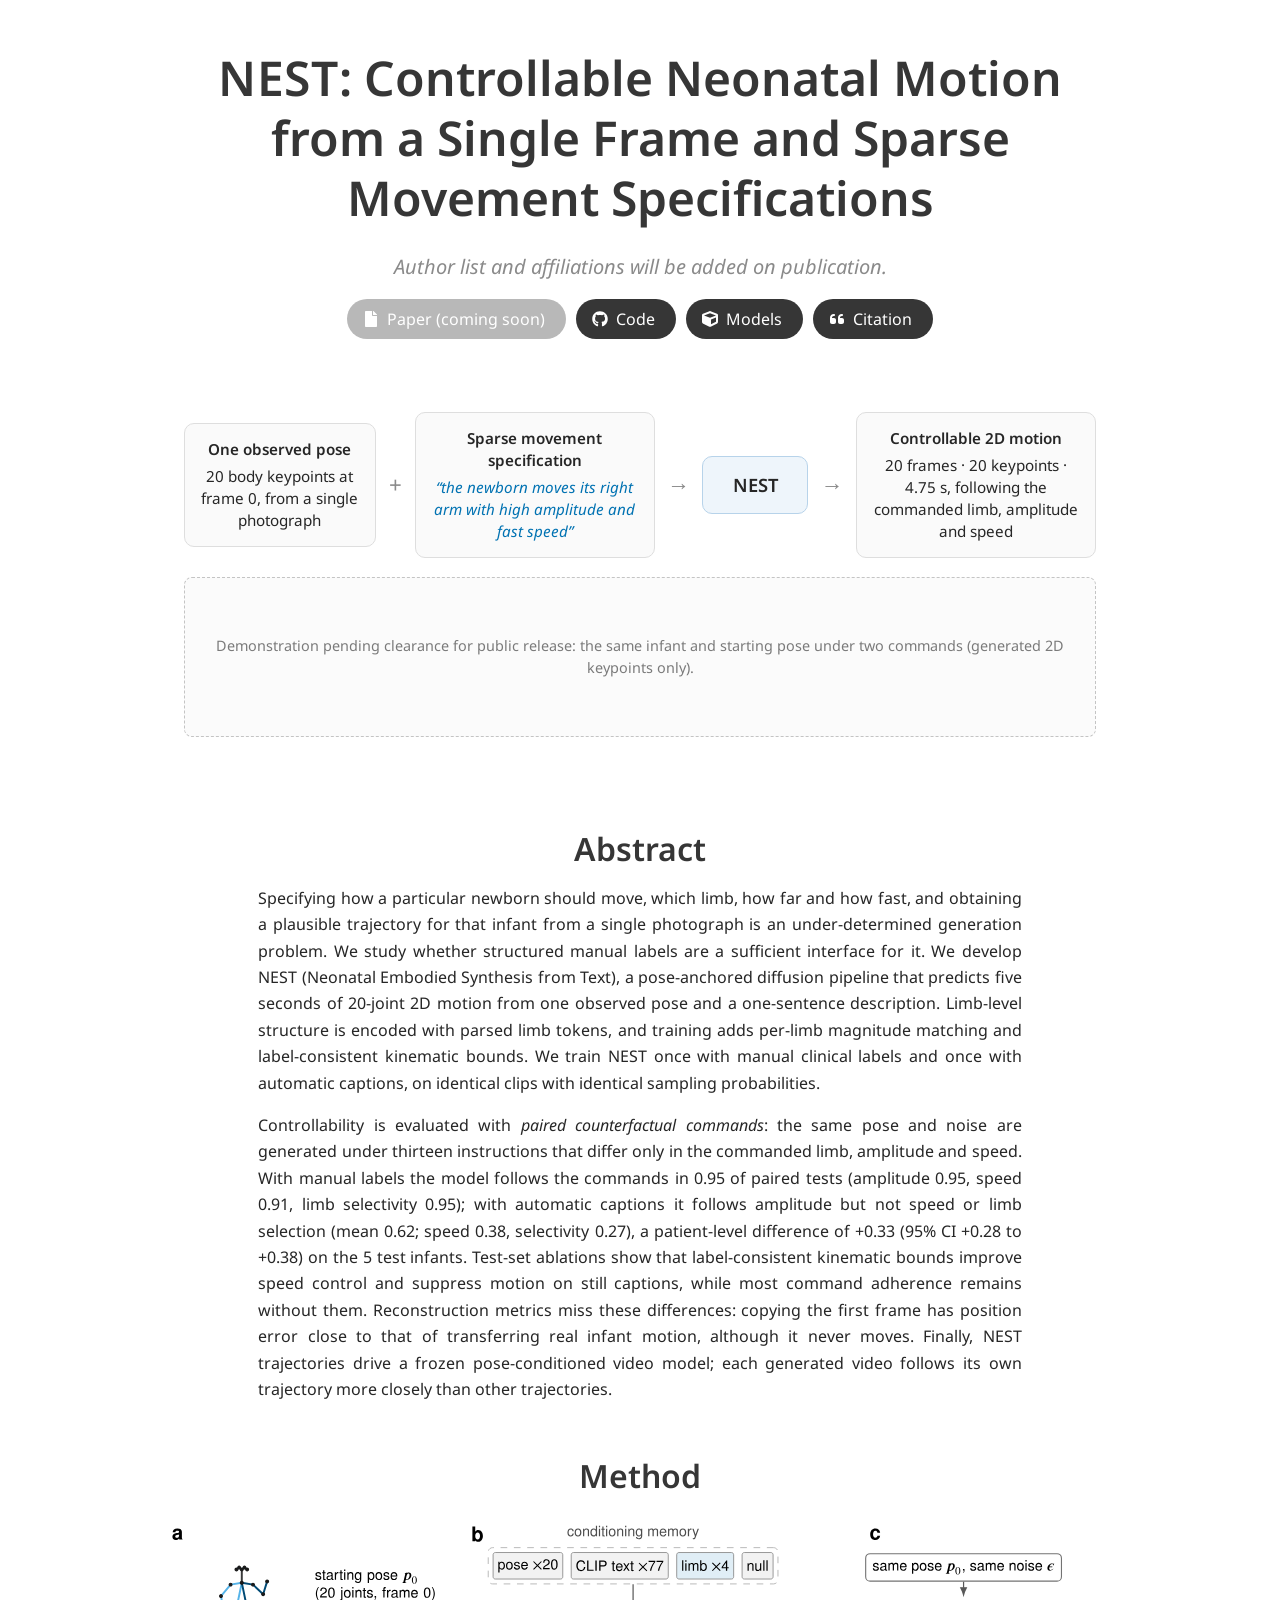
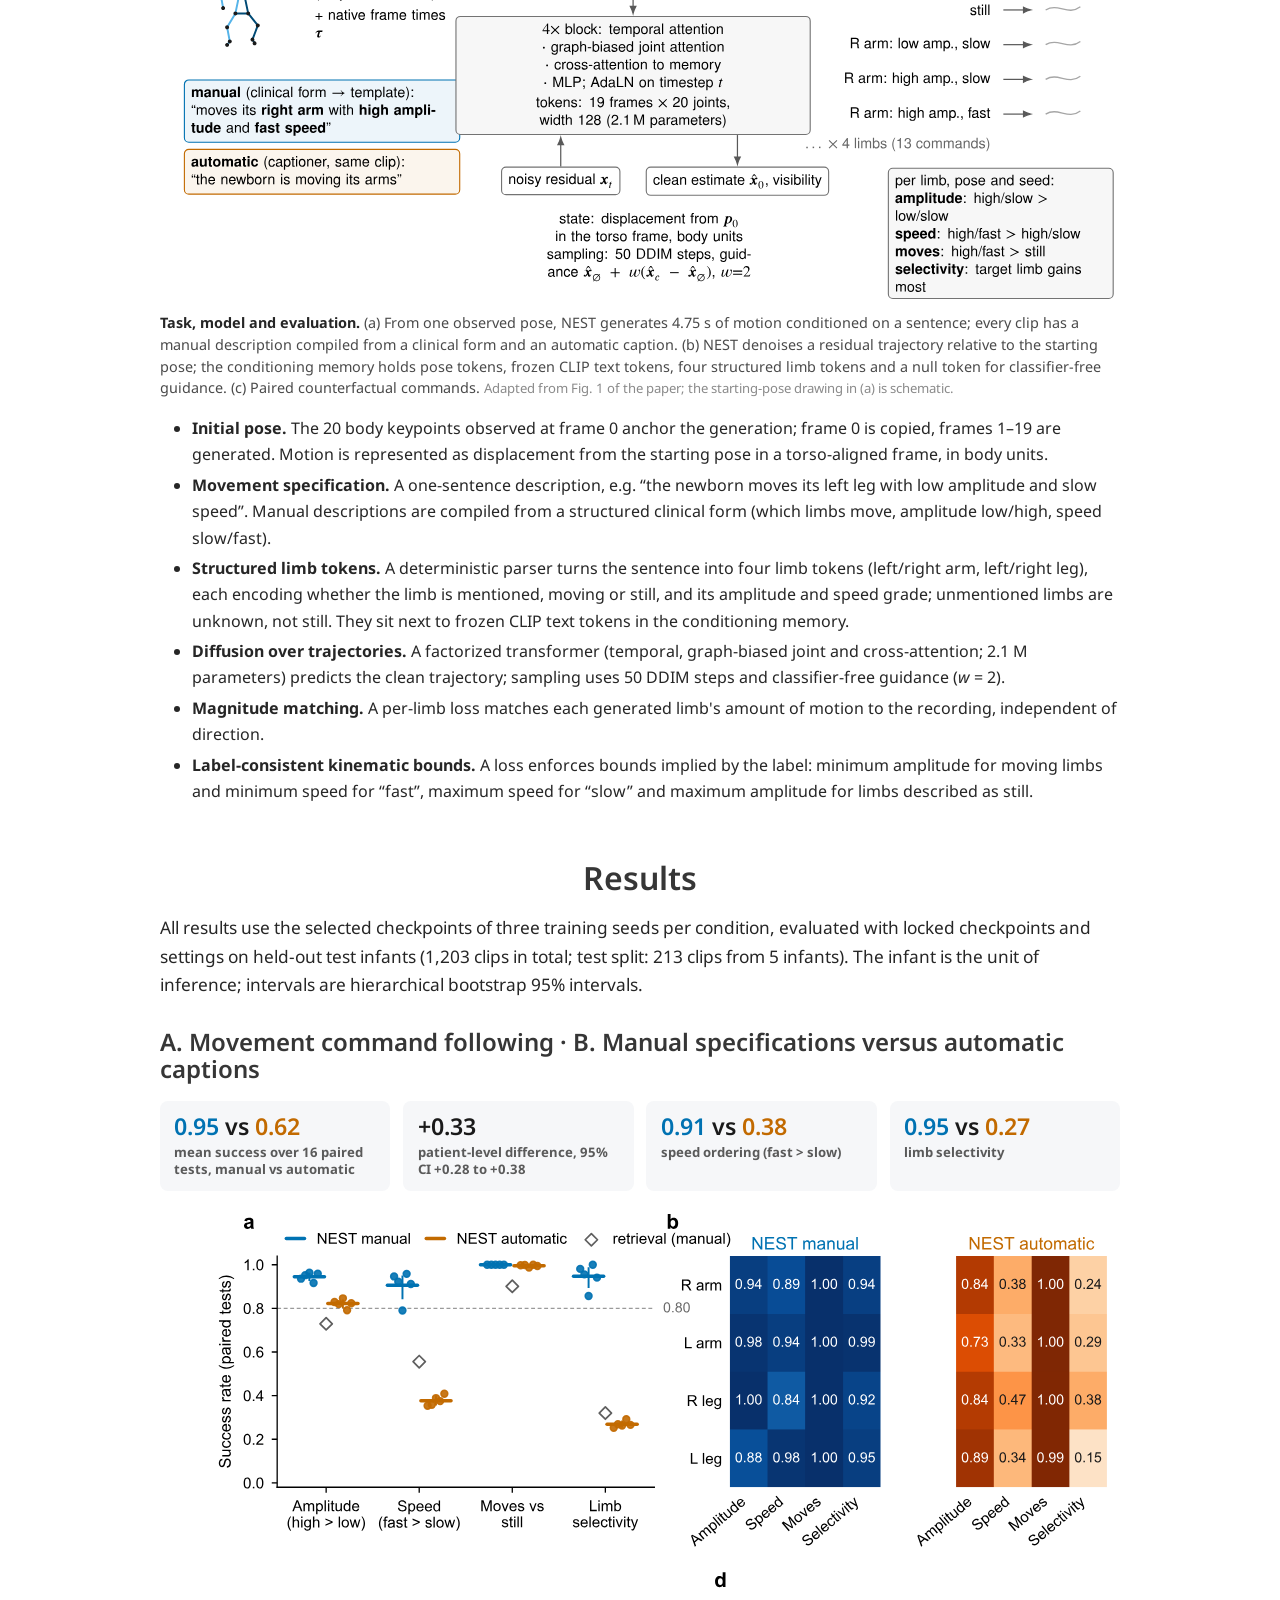
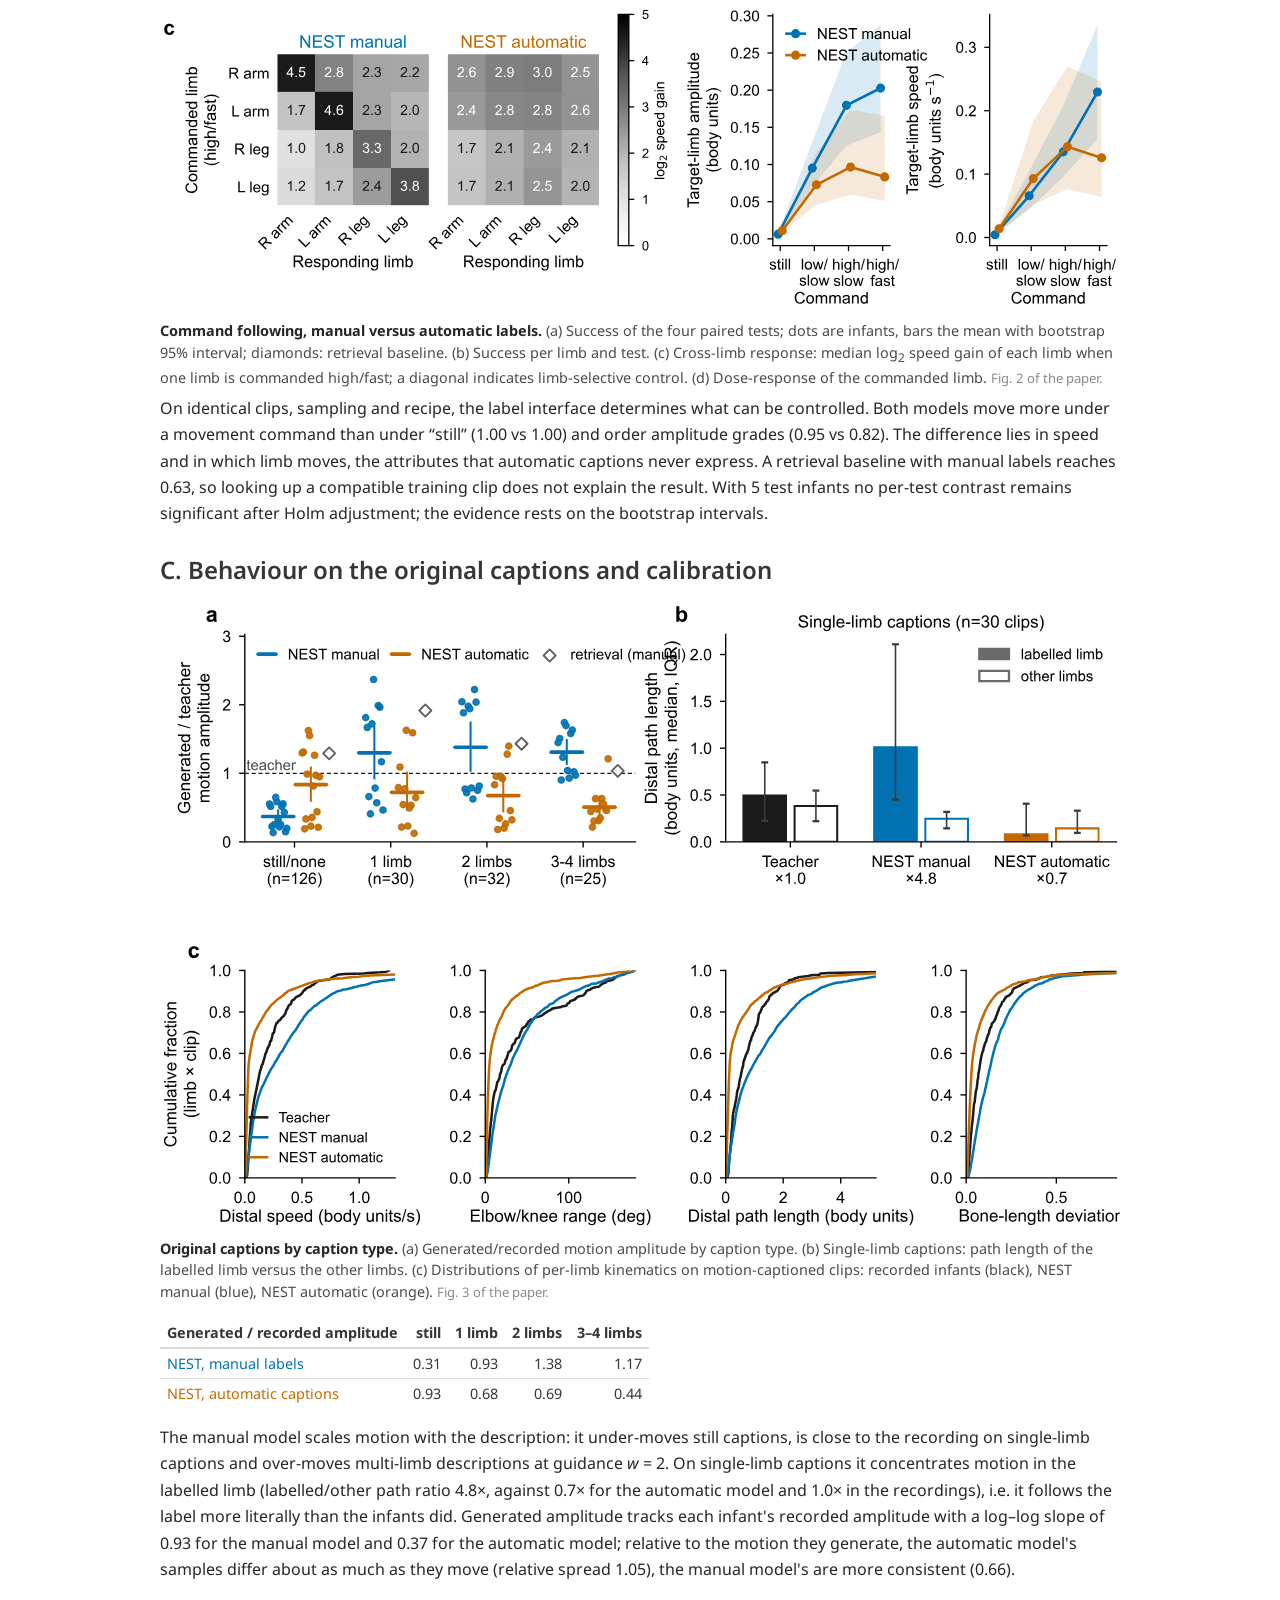
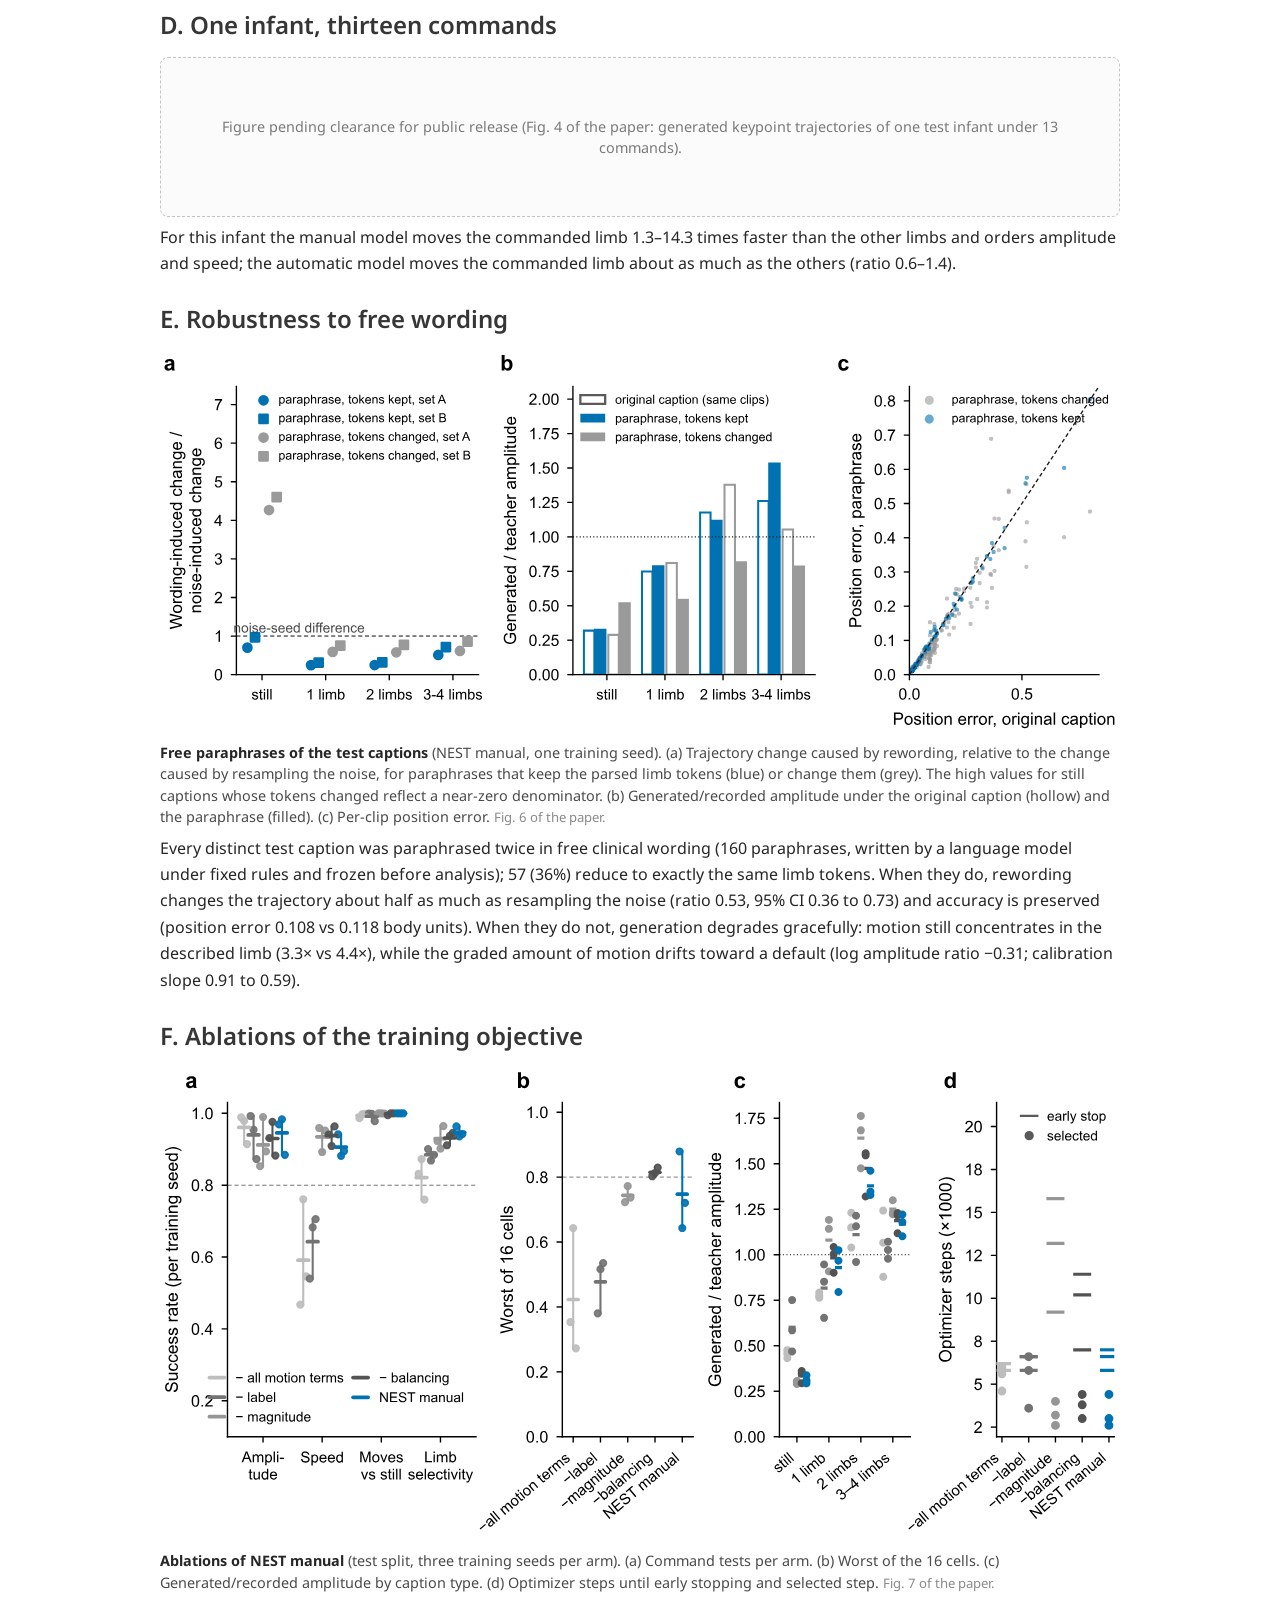
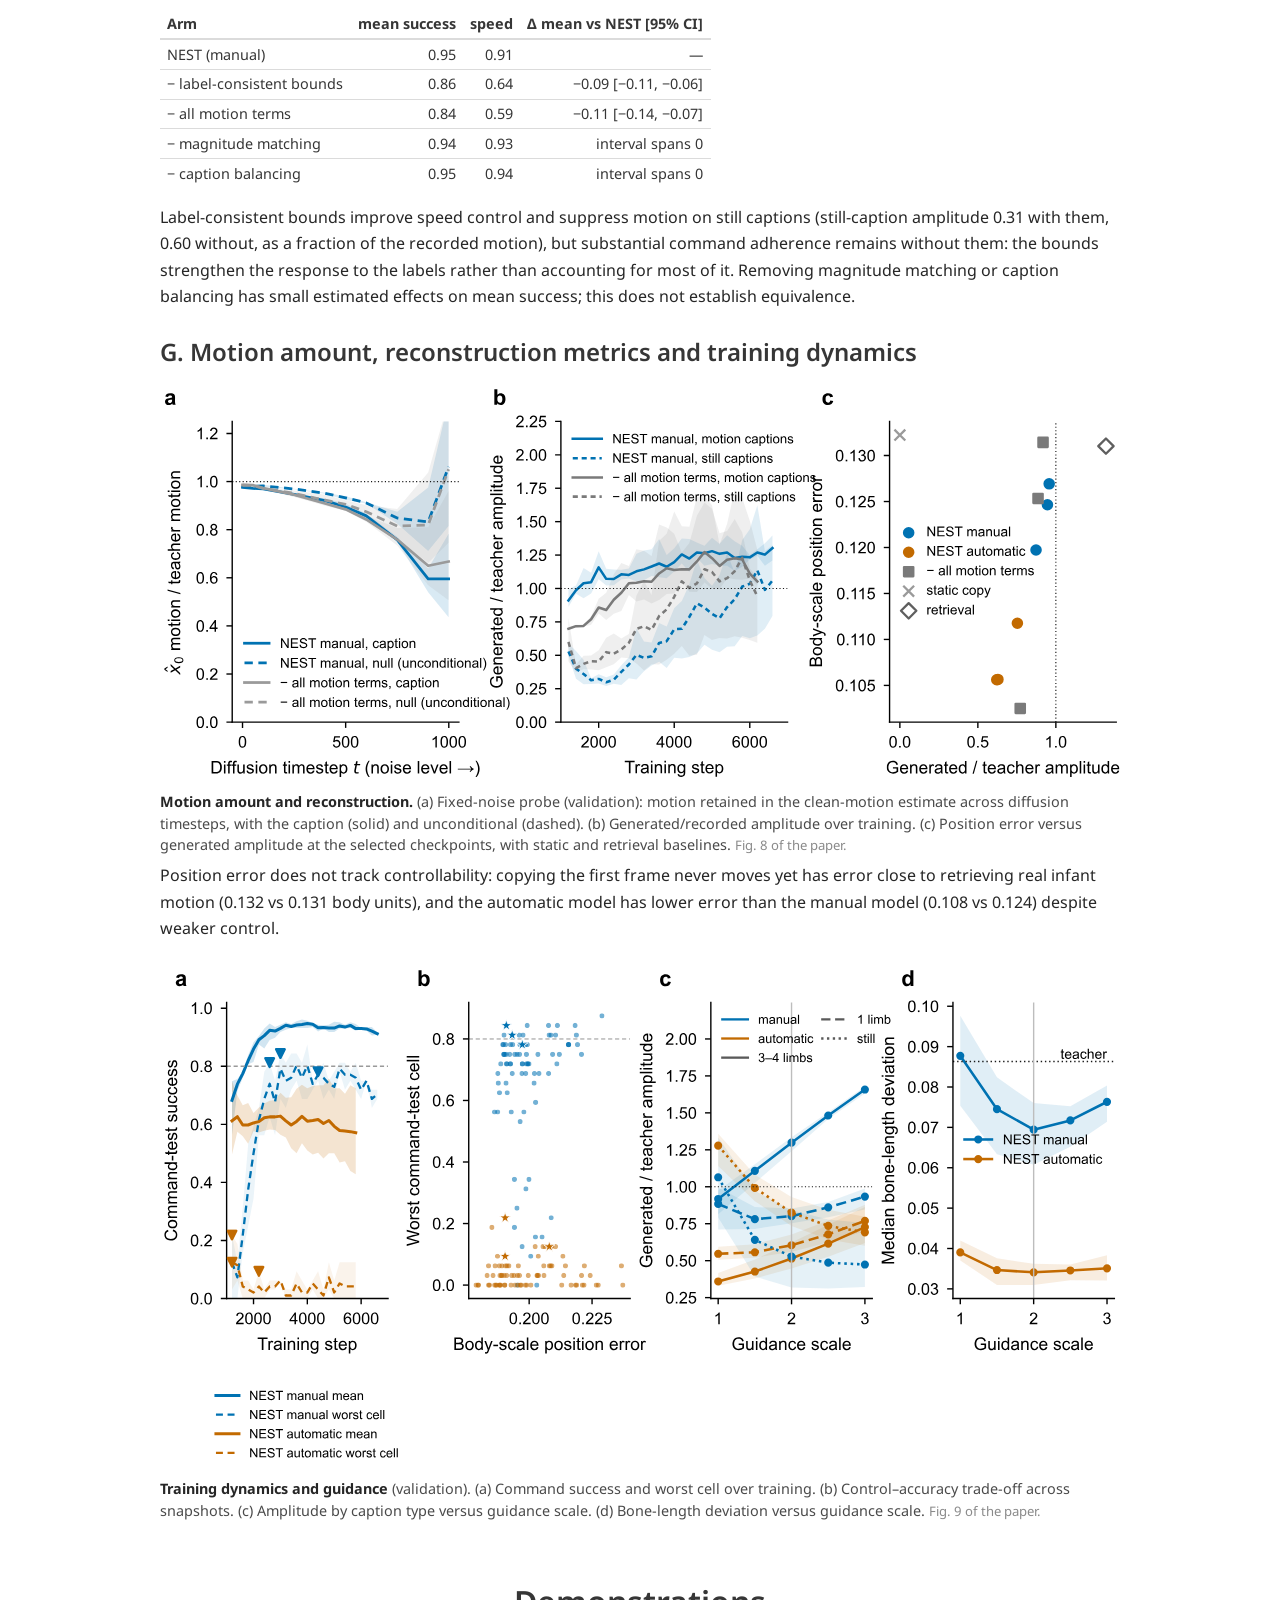
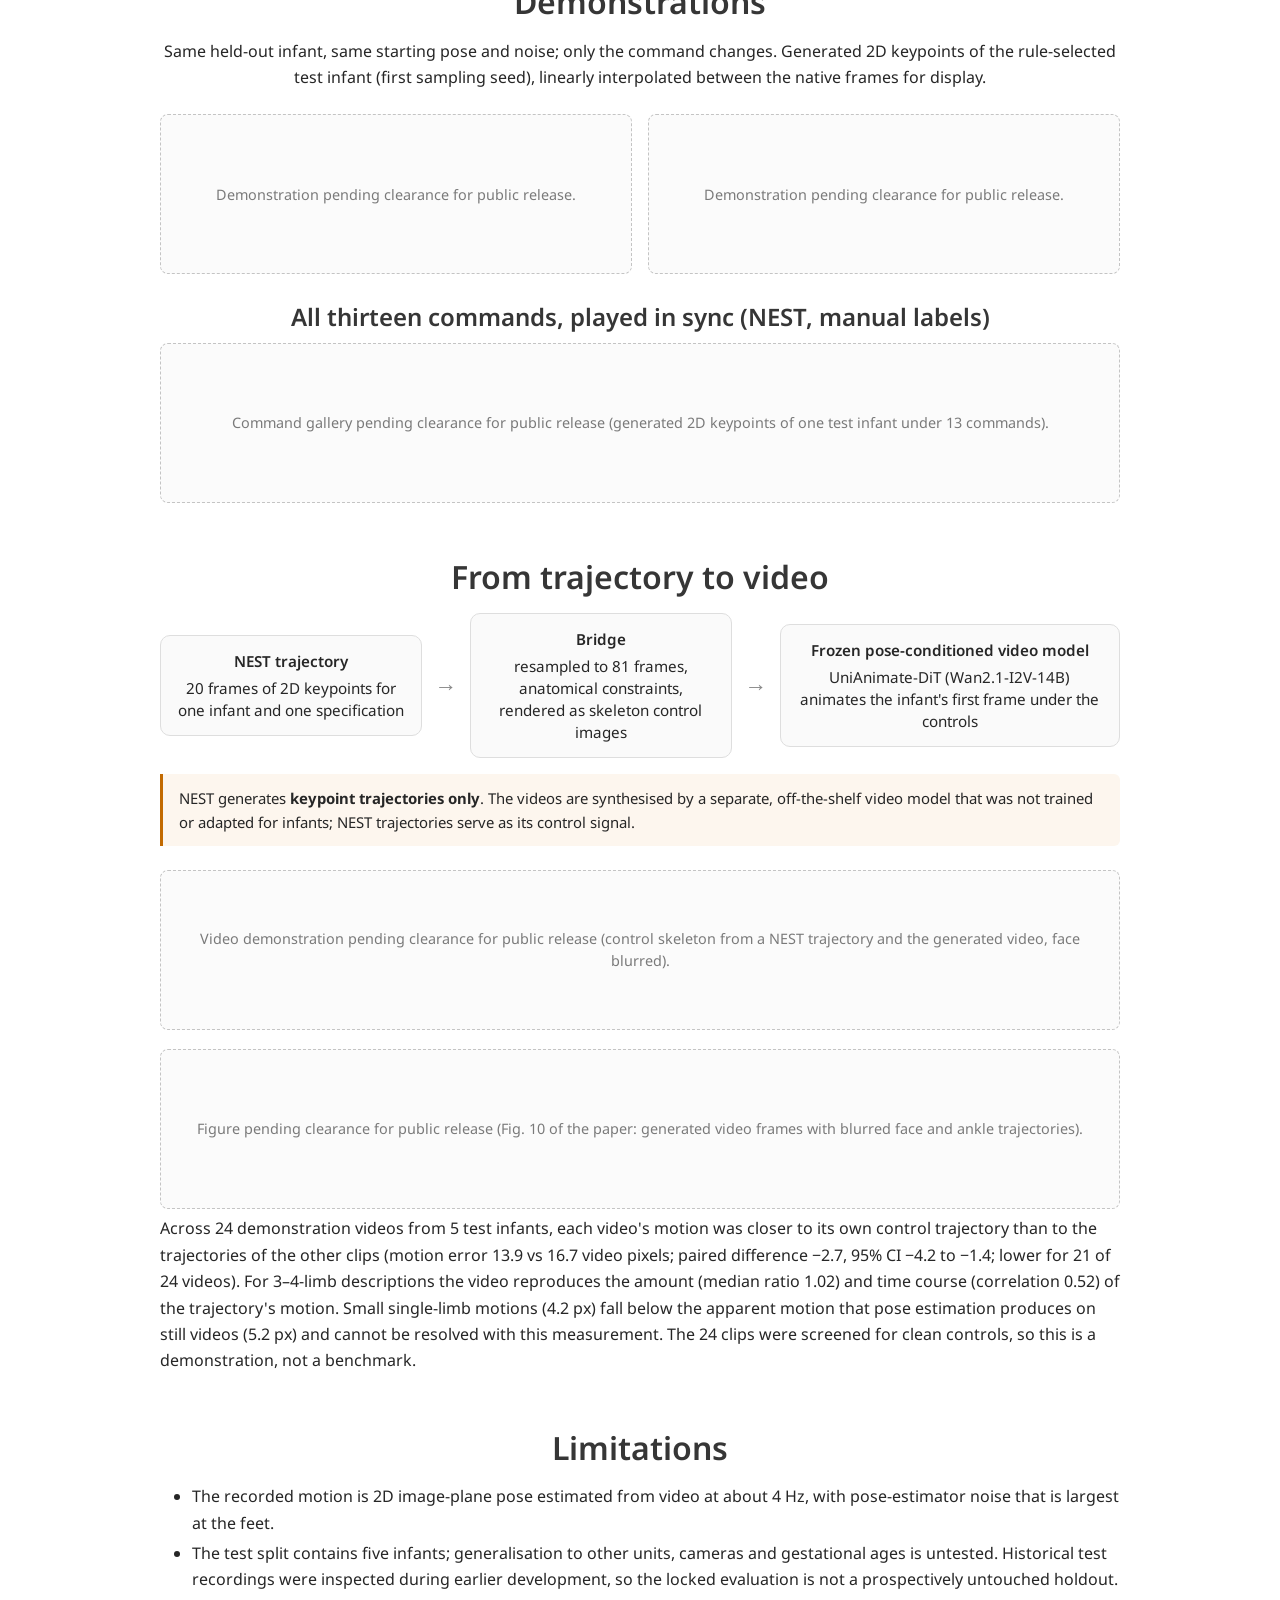
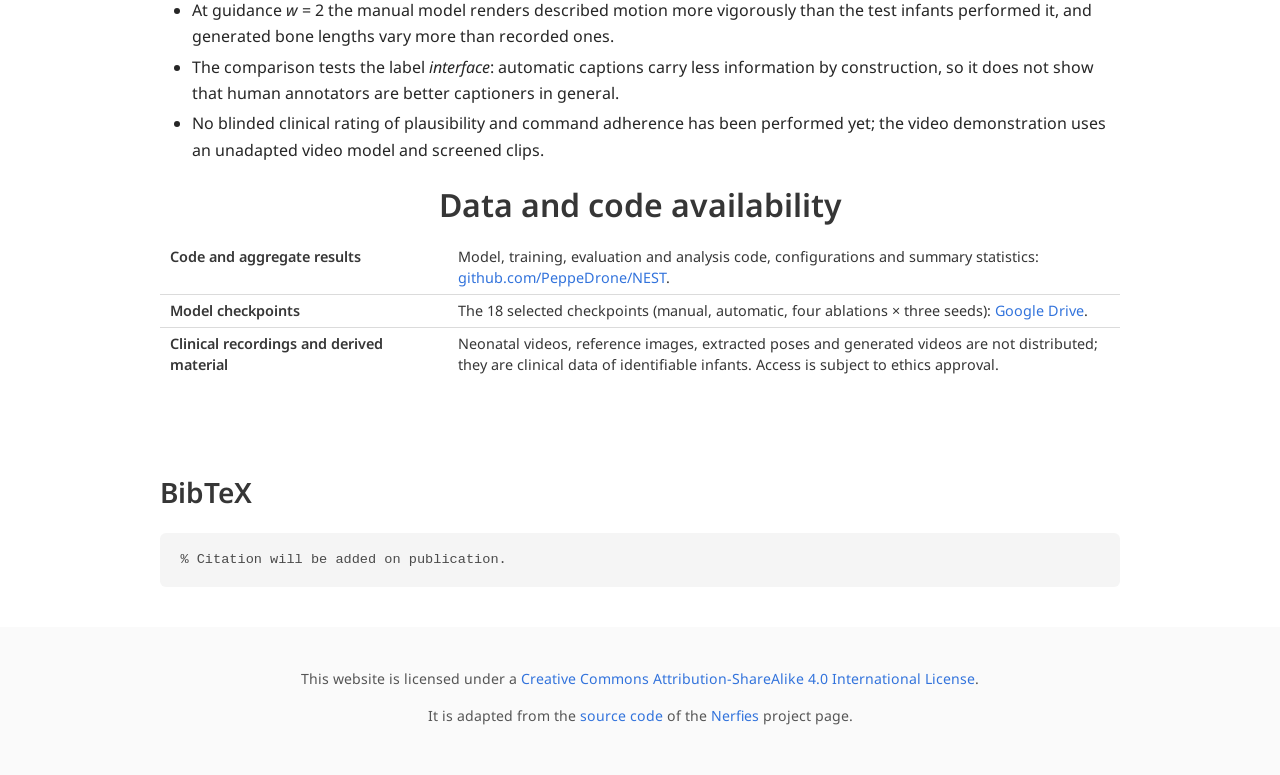
==== commit 4bf11989: "Link released checkpoints (Google Drive) from README and project page Co-Authored-By: Claude Opus 5." ====
--- a/project-page/index.html
+++ b/project-page/index.html
@@ -50,9 +50,9 @@
                 </a>
               </span>
               <span class="link-block">
-                <a class="button is-normal is-rounded is-dark is-unavailable" aria-disabled="true" title="Checkpoints will be released on publication">
+                <a class="button is-normal is-rounded is-dark" href="https://drive.google.com/drive/folders/1BlRaFzRa4hc5OnOmqcCp1vNBXxn5VZ5T" title="Trained checkpoints (Google Drive)">
                   <span class="icon"><svg viewBox="0 0 512 512" aria-hidden="true"><path d="M239.1 6.3l-208 78c-18.7 7-31.1 25-31.1 45v225.1c0 18.2 10.3 34.8 26.5 42.9l208 104c13.5 6.8 29.4 6.8 42.9 0l208-104c16.3-8.1 26.5-24.8 26.5-42.9V129.3c0-20-12.4-37.9-31.1-44.9l-208-78C262 2.2 250 2.2 239.1 6.3zM256 68.4l192 72v1.1l-192 78-192-78v-1.1l192-72zm32 356V275.5l160-65v133.9l-160 80z"/></svg></span>
-                  <span>Models (coming soon)</span>
+                  <span>Models</span>
                 </a>
               </span>
               <span class="link-block">
@@ -377,7 +377,7 @@
       <table class="table compact availability">
         <tbody>
           <tr><td>Code and aggregate results</td><td>Model, training, evaluation and analysis code, configurations and summary statistics: <a href="https://github.com/PeppeDrone/NEST">github.com/PeppeDrone/NEST</a>.</td></tr>
-          <tr><td>Model checkpoints</td><td>The 18 selected checkpoints (manual, automatic, four ablations × three seeds); planned for separate release on publication.</td></tr>
+          <tr><td>Model checkpoints</td><td>The 18 selected checkpoints (manual, automatic, four ablations × three seeds): <a href="https://drive.google.com/drive/folders/1BlRaFzRa4hc5OnOmqcCp1vNBXxn5VZ5T">Google Drive</a>.</td></tr>
           <tr><td>Clinical recordings and derived material</td><td>Neonatal videos, reference images, extracted poses and generated videos are not distributed; they are clinical data of identifiable infants. Access is subject to ethics approval.</td></tr>
         </tbody>
       </table>
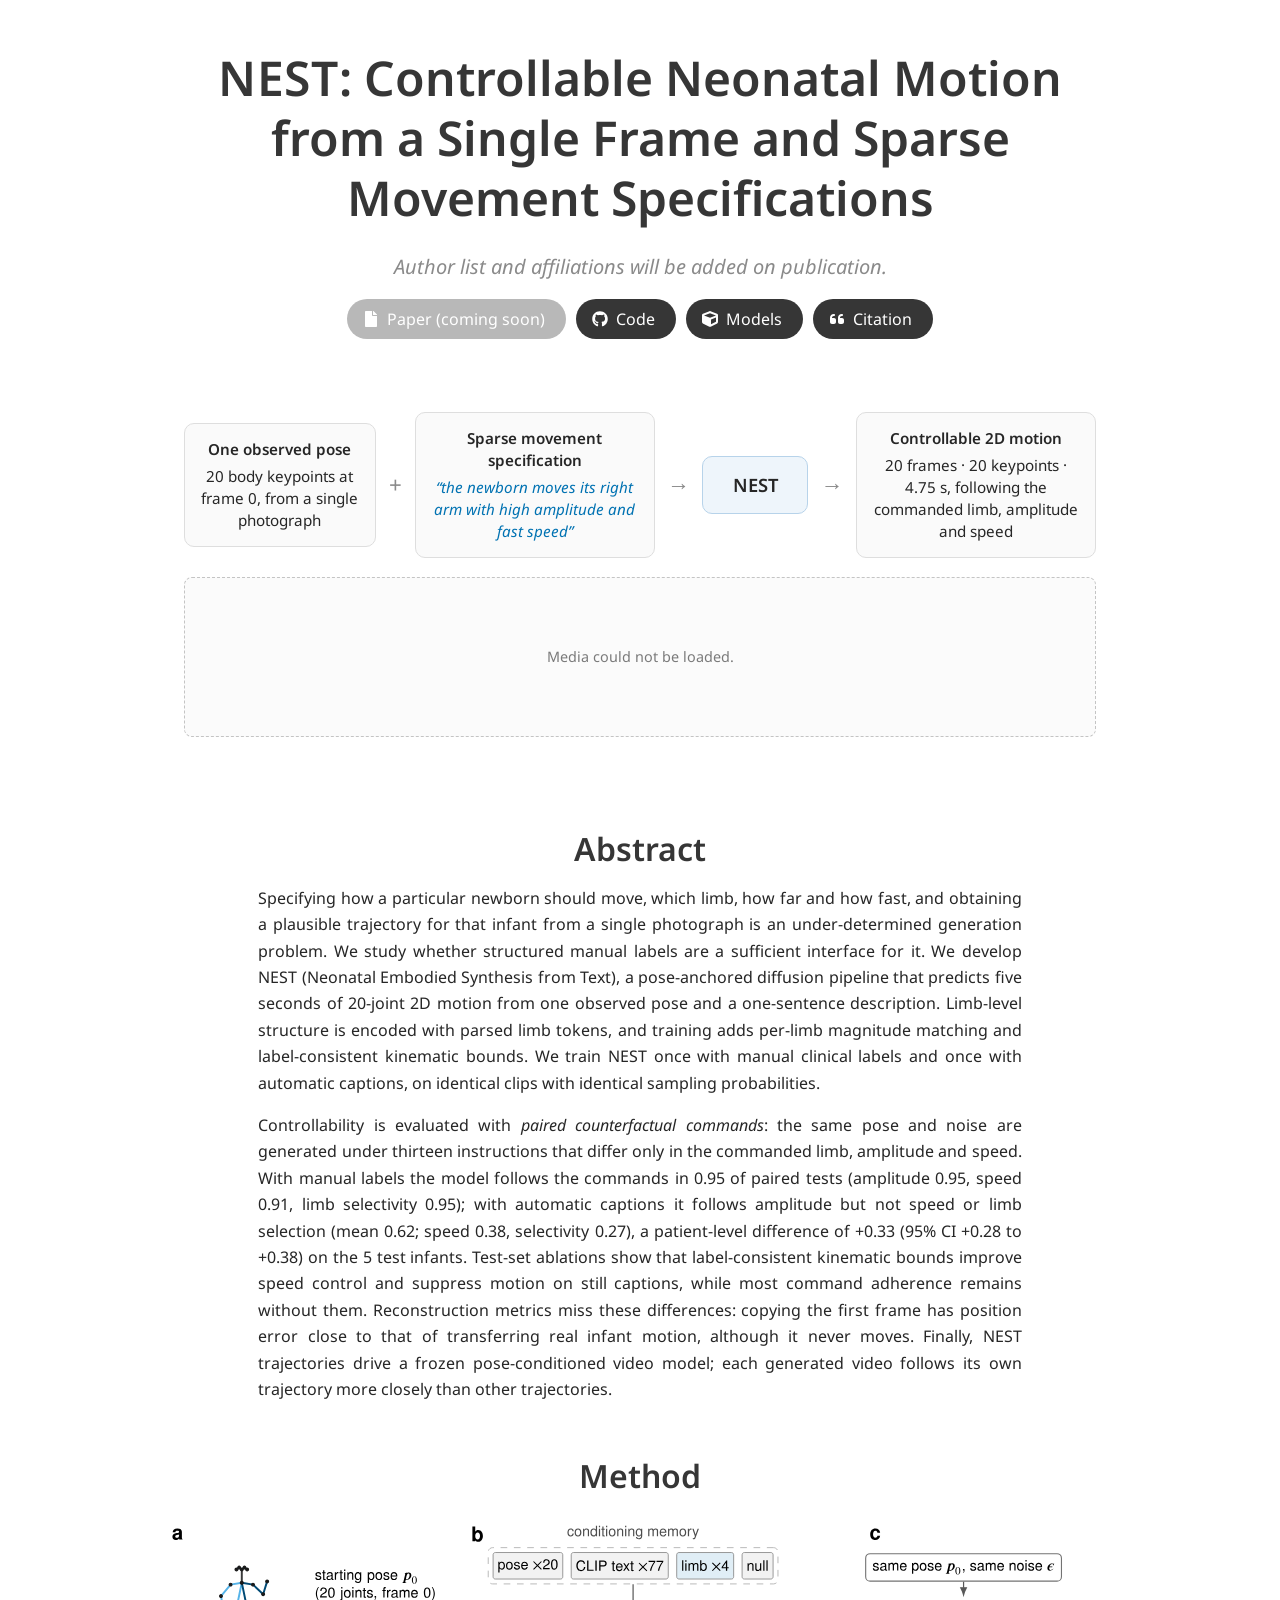
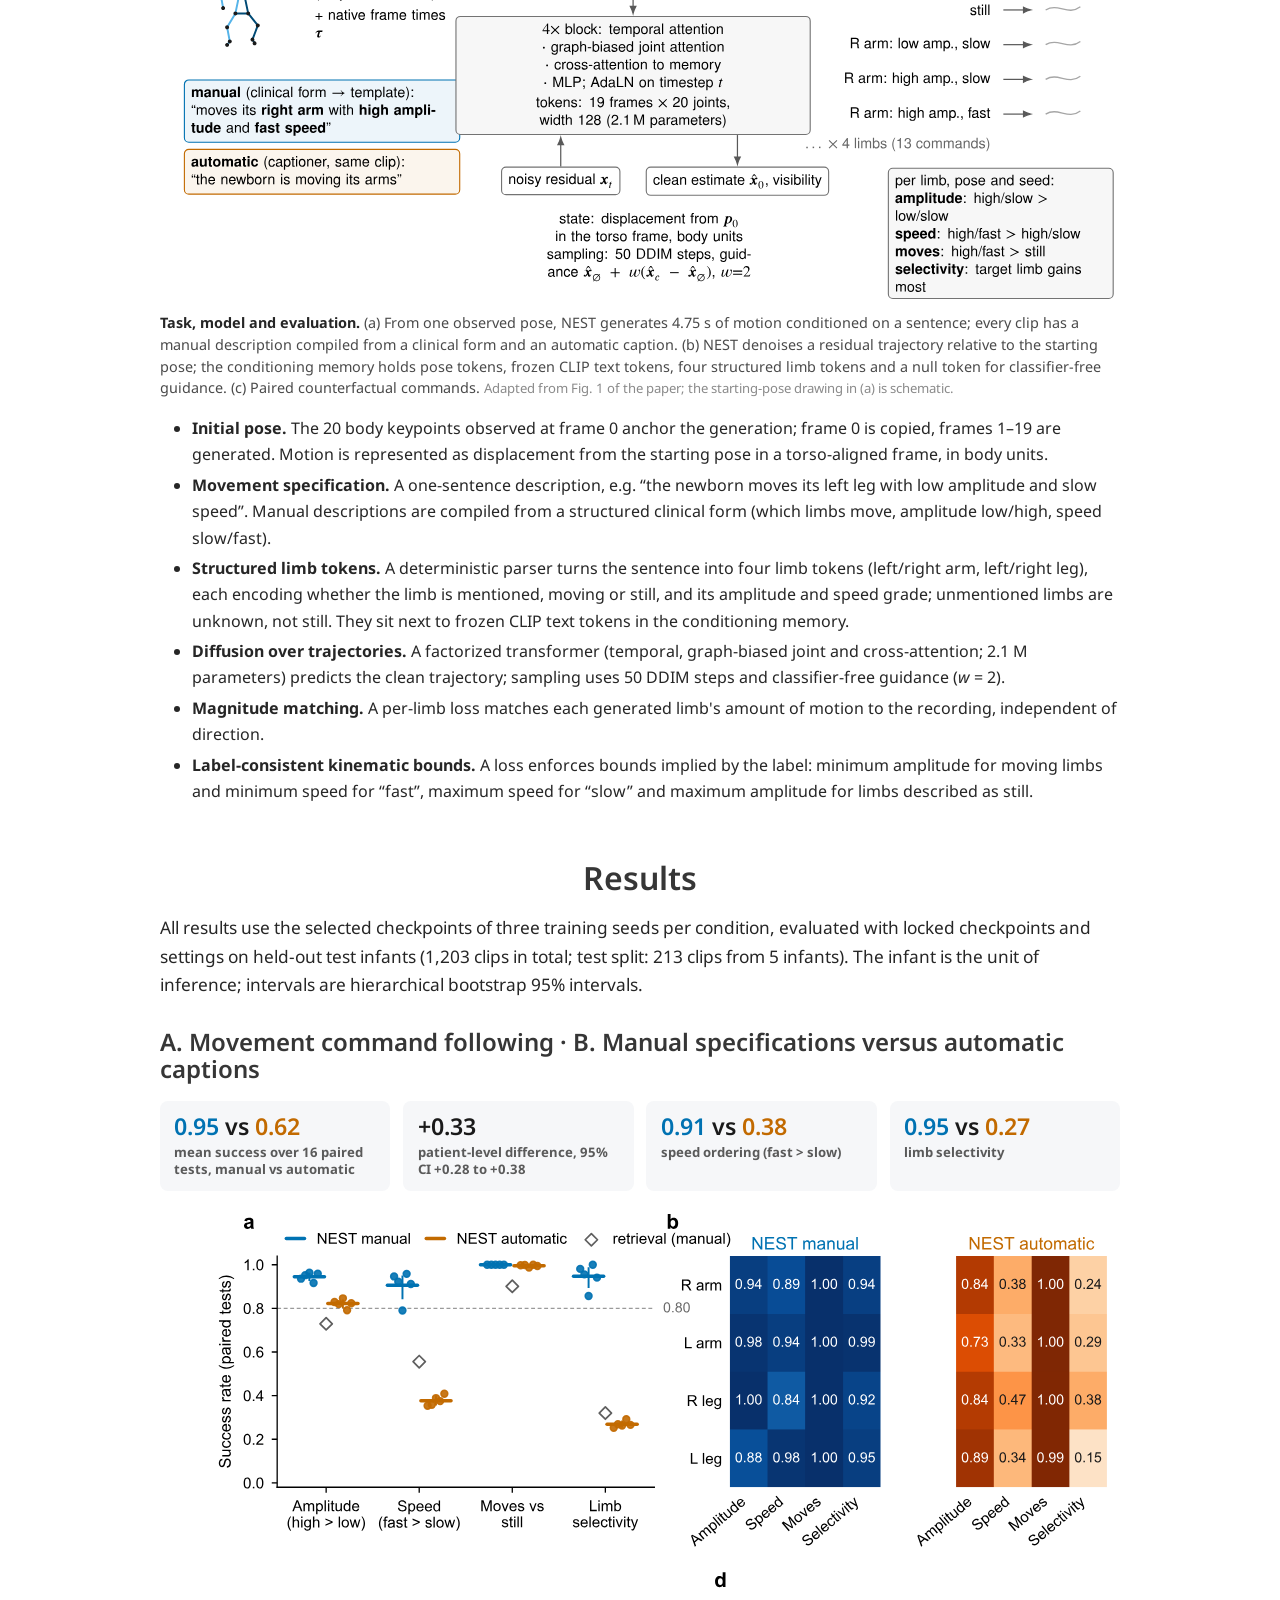
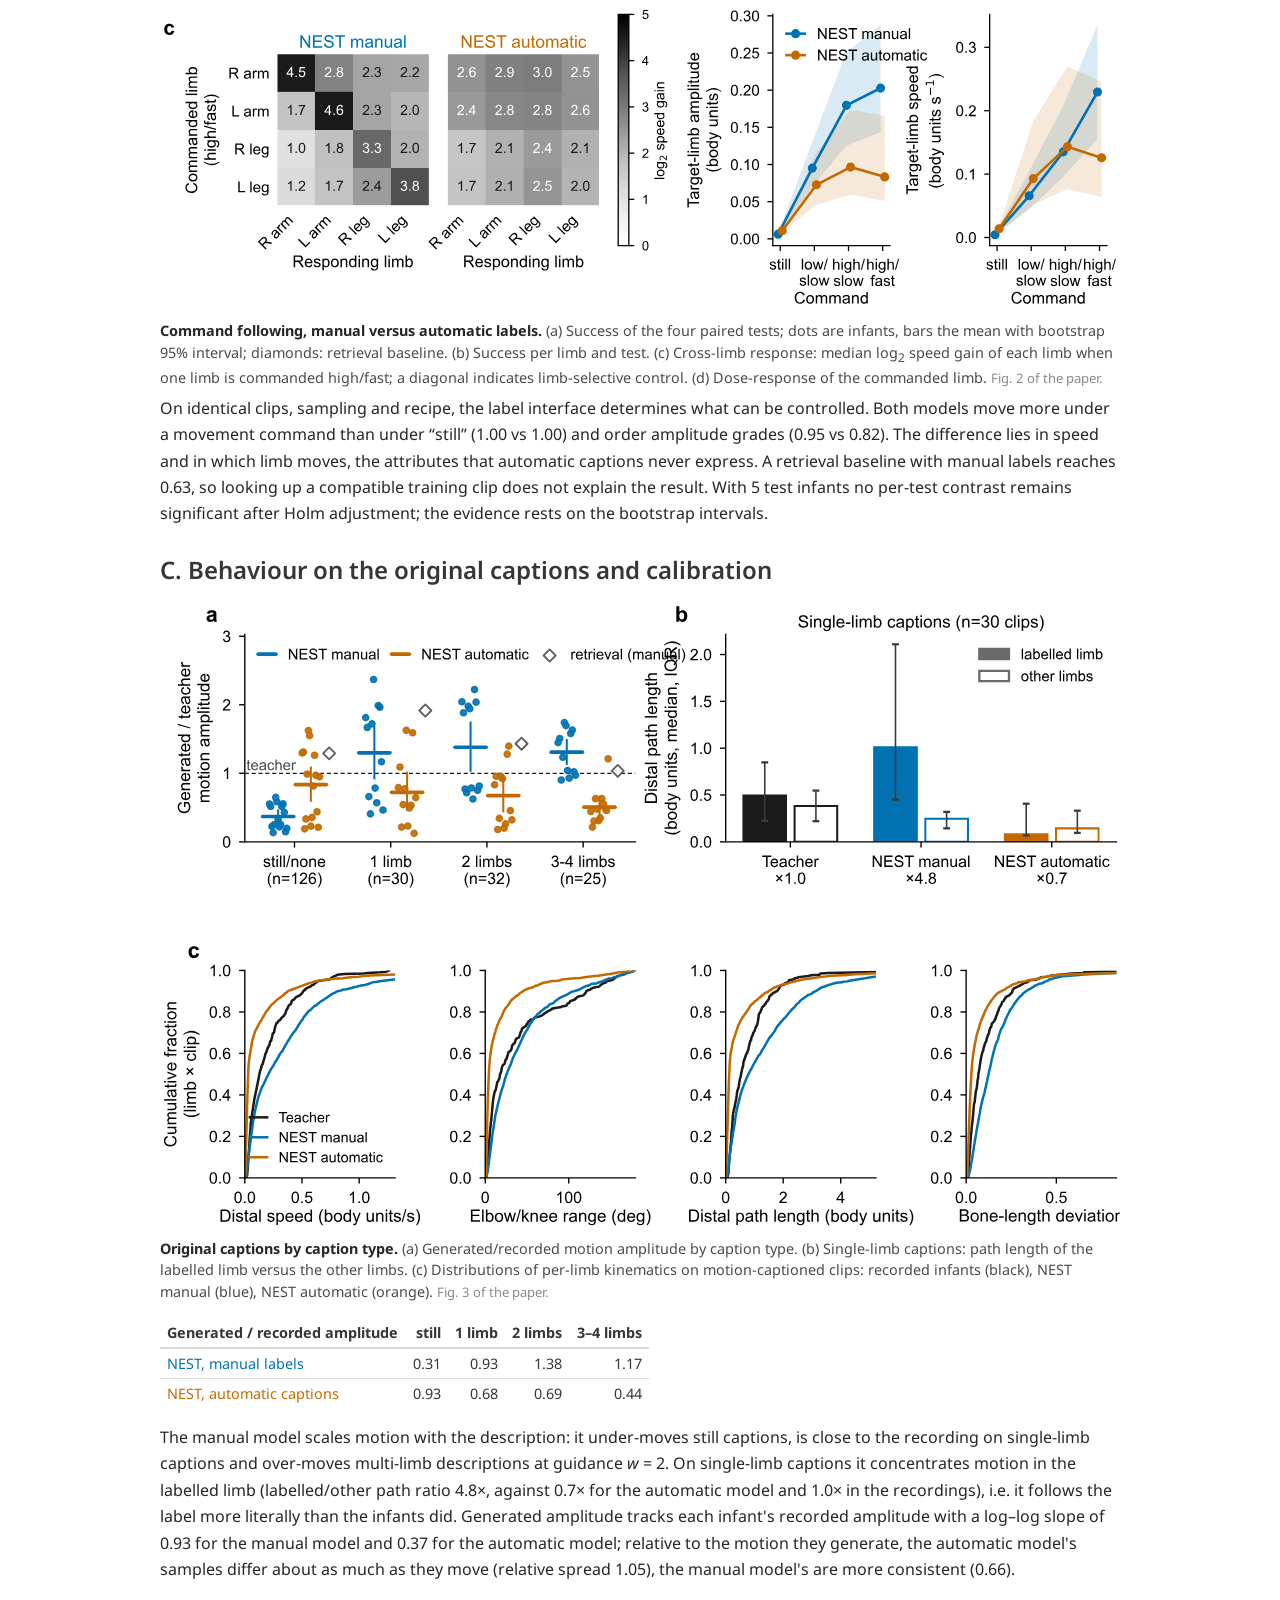
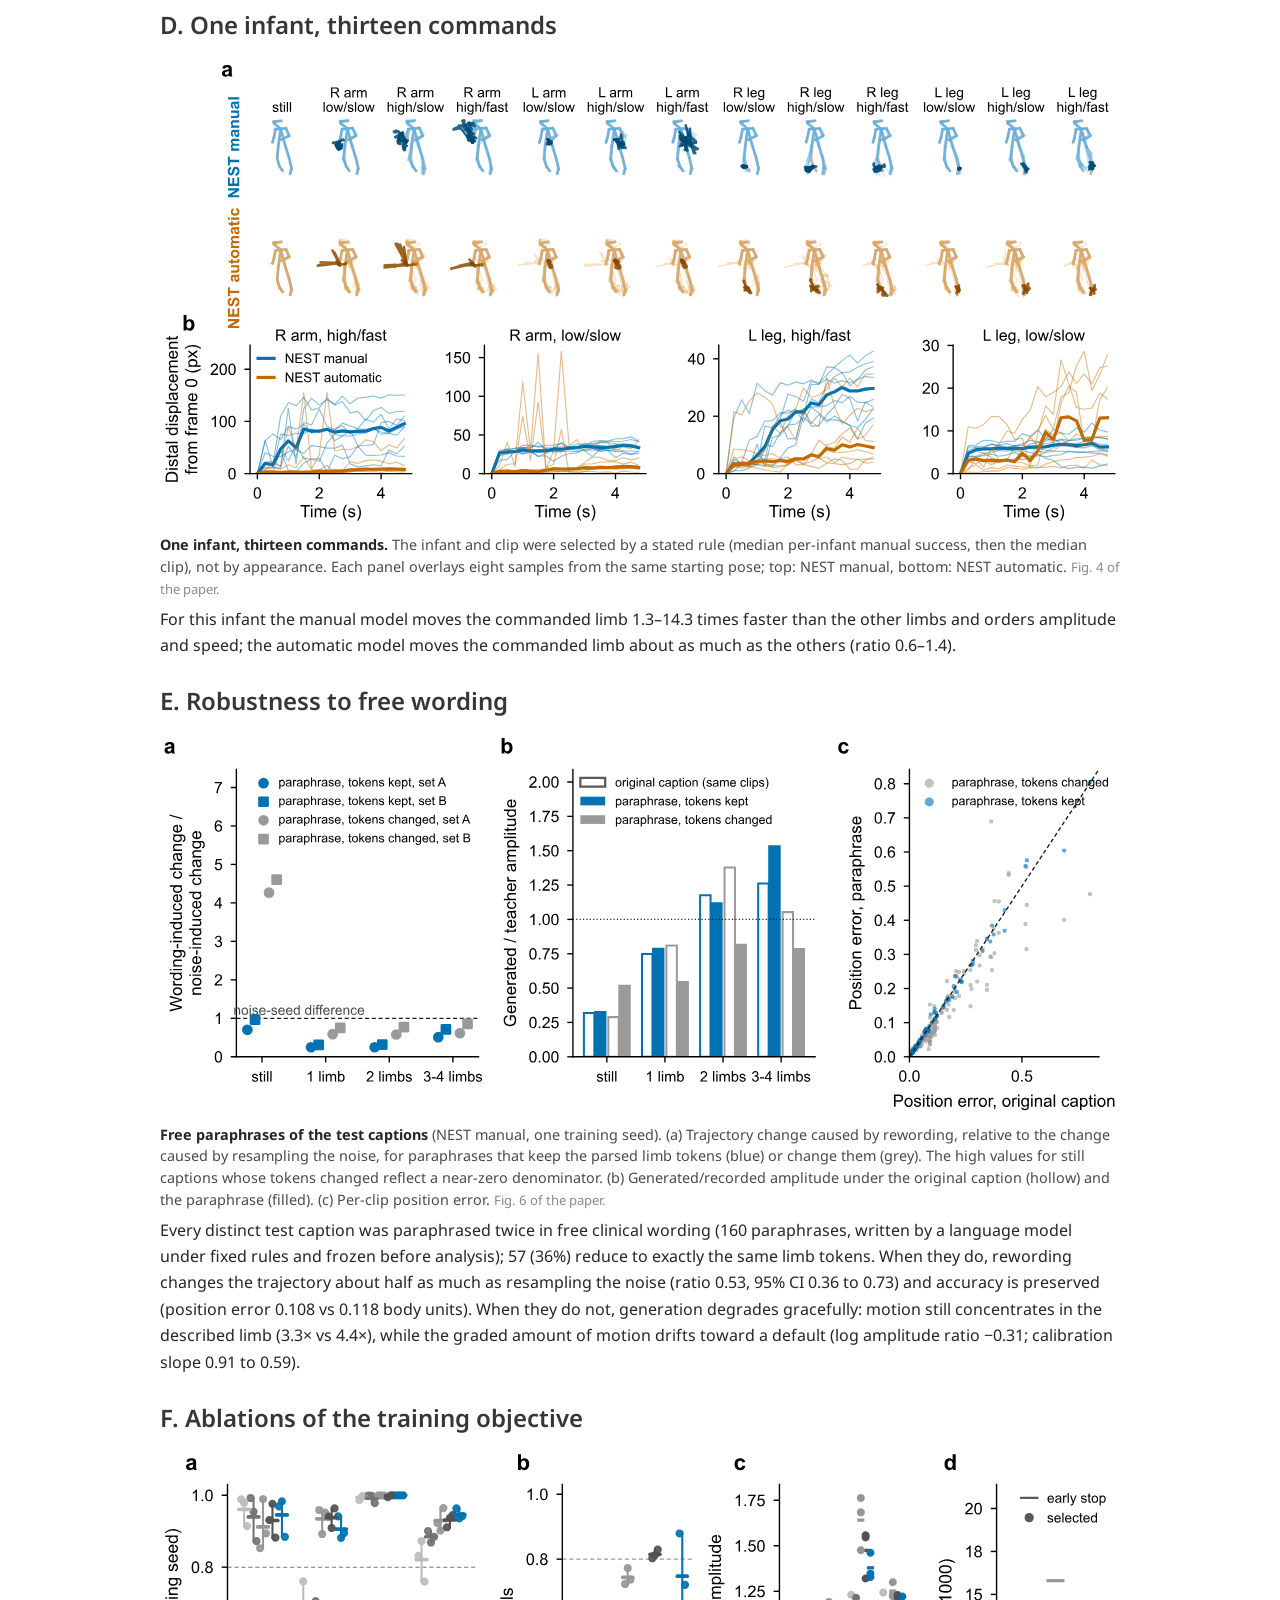
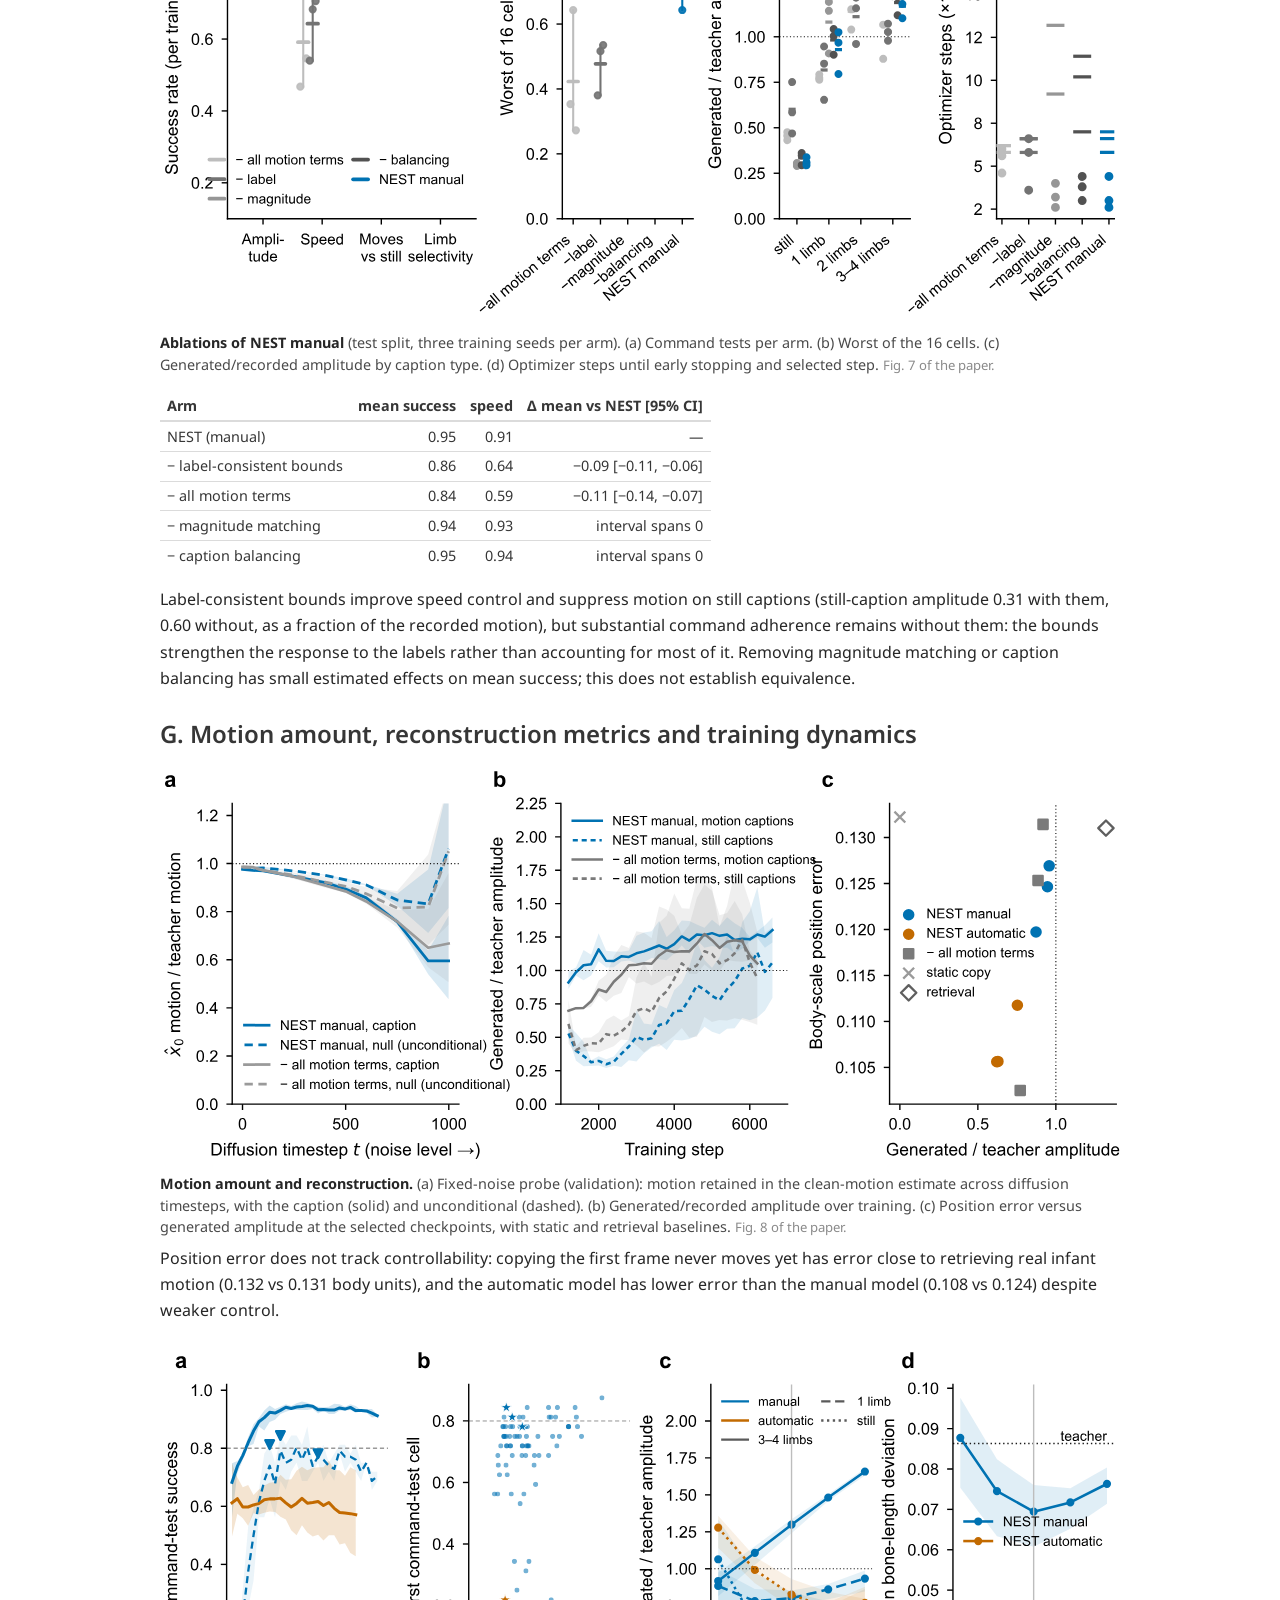
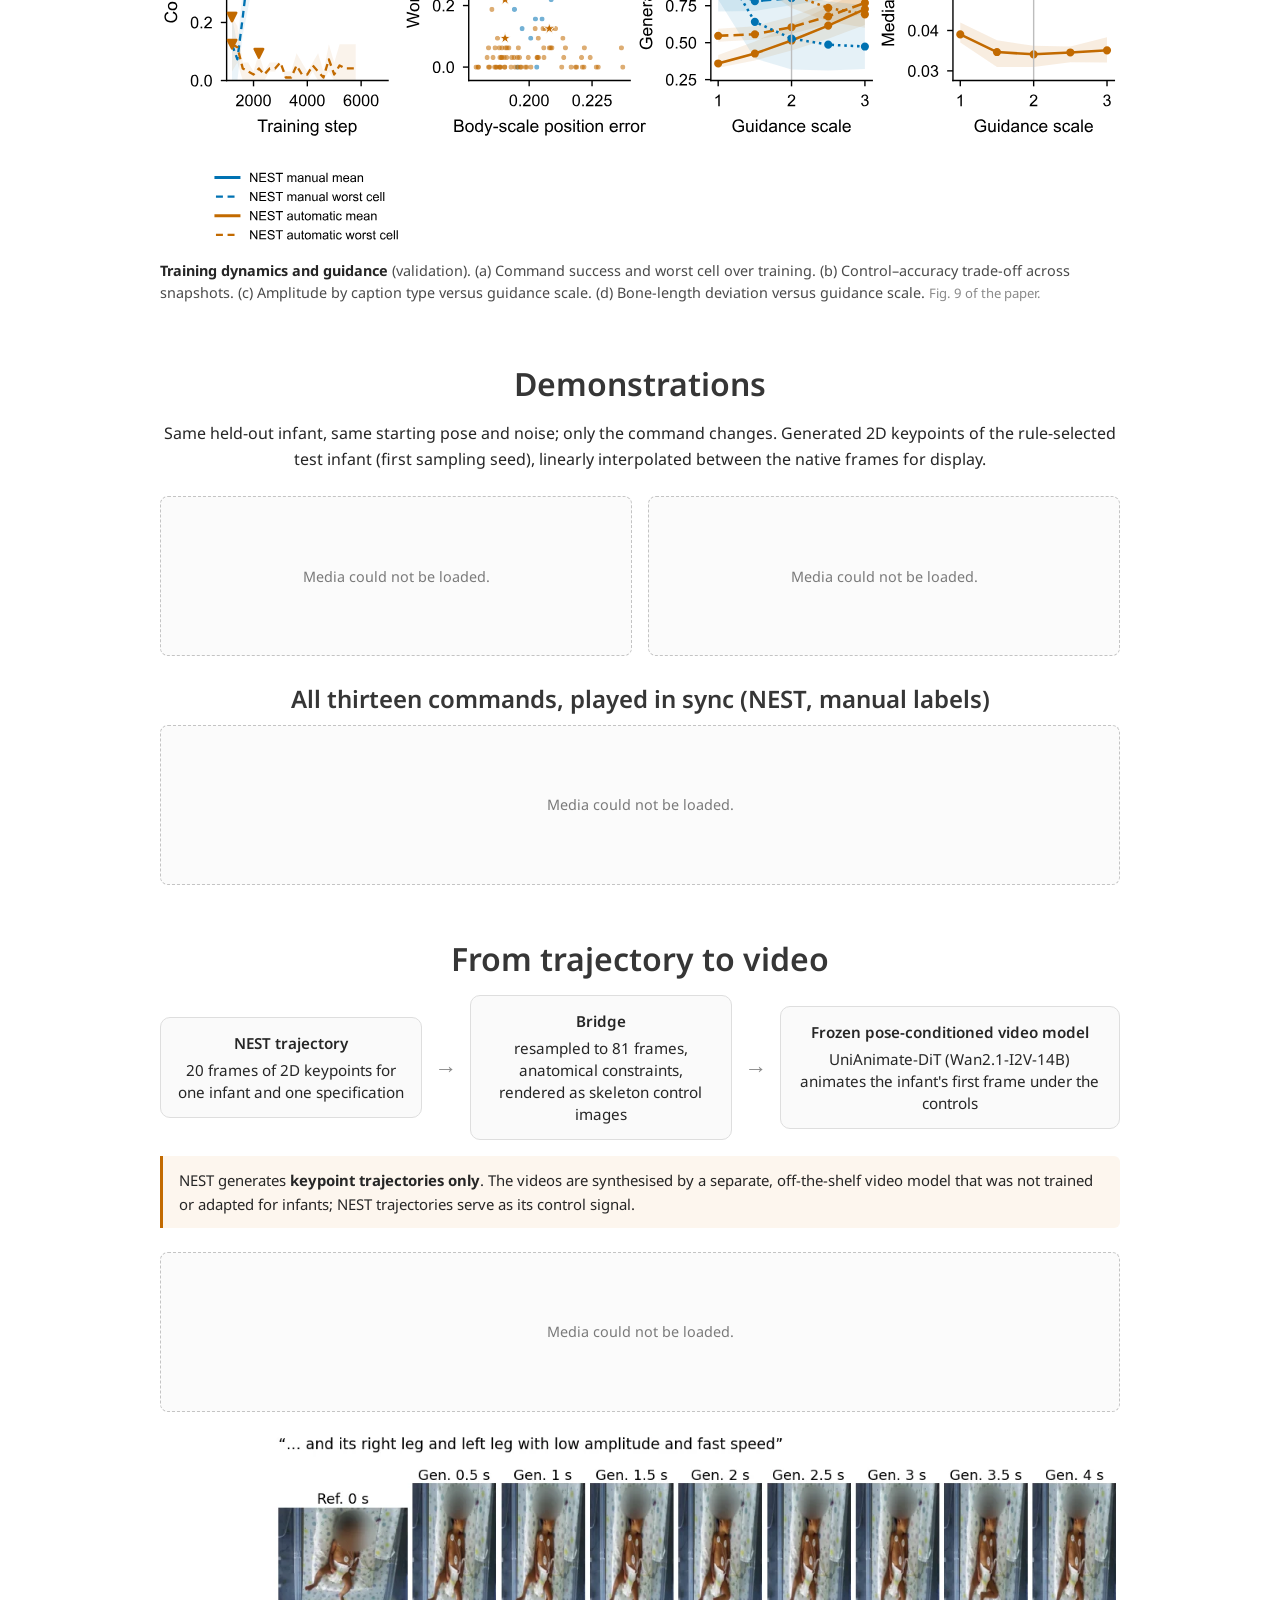
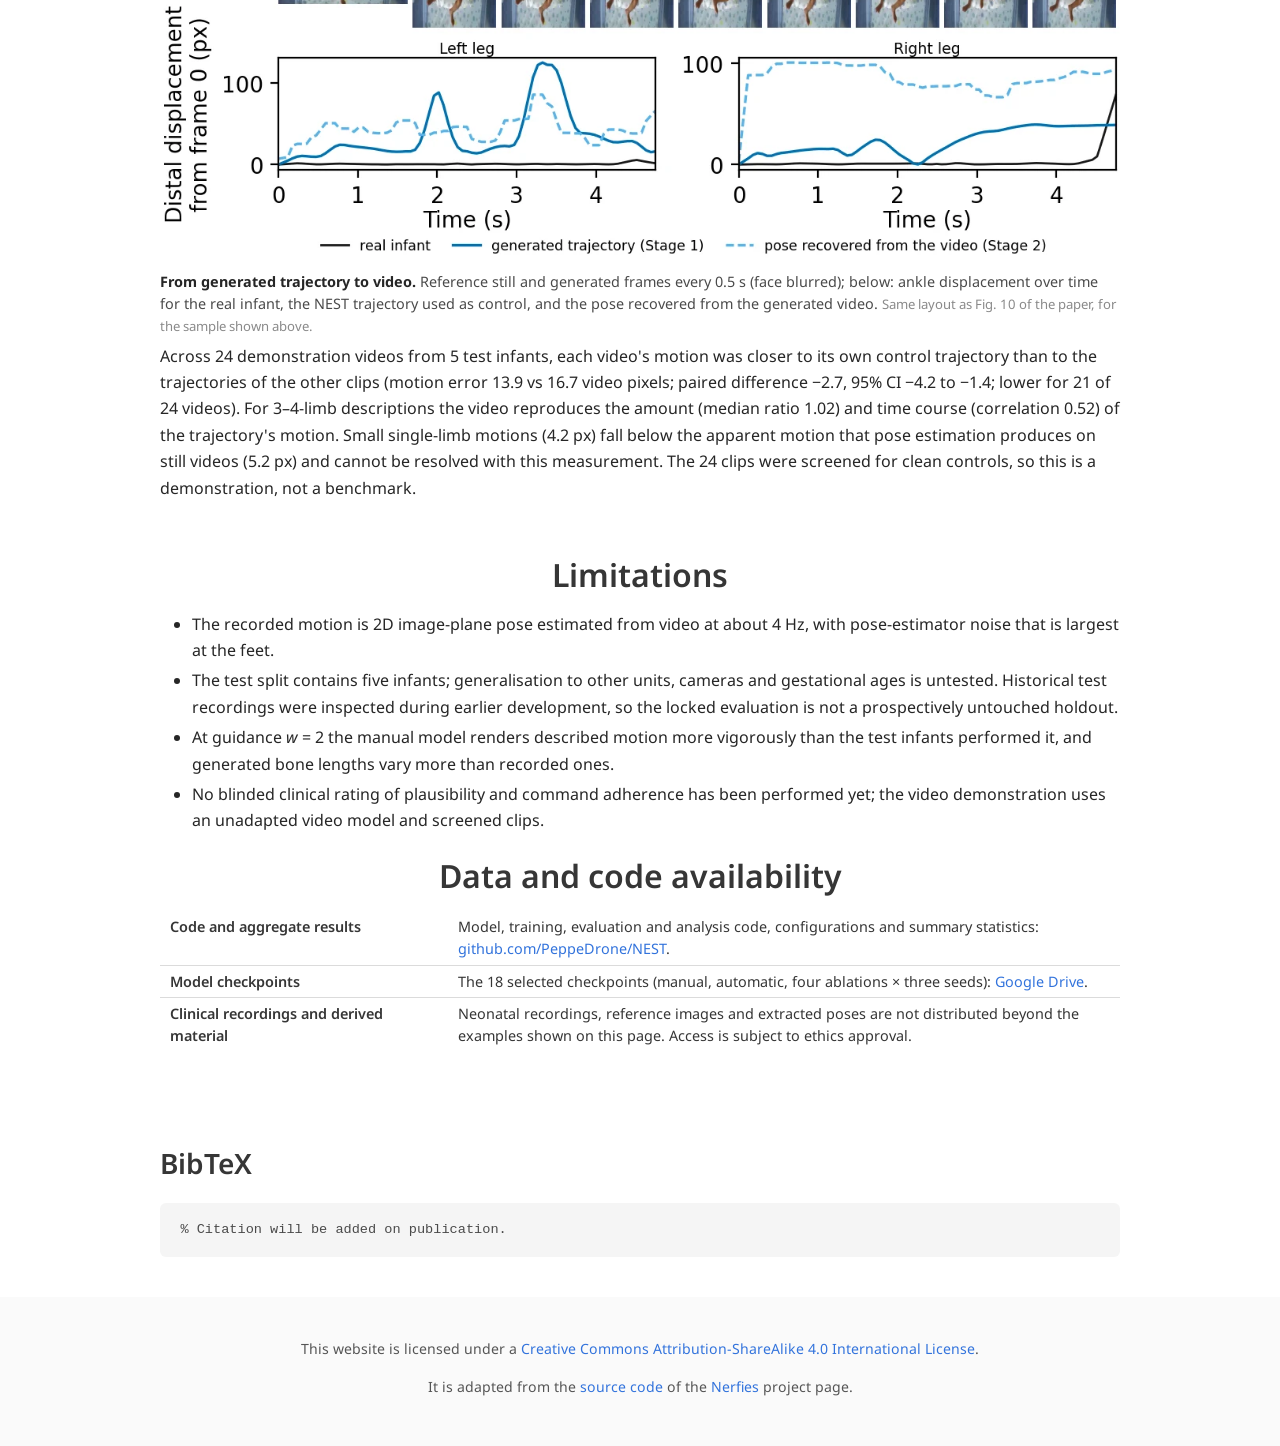
==== commit a3898ace: "Project page: publish demonstration media, new trajectory-to-video sample, remove one limitation Co-" ====
--- a/project-page/index.html
+++ b/project-page/index.html
@@ -86,18 +86,18 @@
         <div class="demo-pair restricted-content">
           <div class="demo-cell">
             <video autoplay muted loop playsinline data-sync="teaser" preload="auto">
-              <source src="./static/restricted/videos/commands/manual_still.mp4" type="video/mp4">
+              <source src="./static/videos/commands/manual_still.mp4" type="video/mp4">
             </video>
             <div class="demo-label">“the newborn is lying still”</div>
           </div>
           <div class="demo-cell">
             <video autoplay muted loop playsinline data-sync="teaser" preload="auto">
-              <source src="./static/restricted/videos/commands/manual_right_arm_high_fast.mp4" type="video/mp4">
+              <source src="./static/videos/commands/manual_right_arm_high_fast.mp4" type="video/mp4">
             </video>
             <div class="demo-label">“… moves its right arm with high amplitude and fast speed”</div>
           </div>
         </div>
-        <div class="placeholder">Demonstration pending clearance for public release: the same infant and starting pose under two commands (generated 2D keypoints only).</div>
+        <div class="placeholder">Media could not be loaded.</div>
         <figcaption class="has-text-centered">Same starting pose, same noise, two commands: NEST moves the commanded limb (dark) and keeps the rest of the body close to its starting pose (grey).</figcaption>
       </figure>
     </div>
@@ -207,8 +207,8 @@
 
     <h3 class="title is-4">D. One infant, thirteen commands</h3>
     <figure class="paper-figure restricted">
-      <img src="./static/restricted/images/fig4_single_infant.svg" alt="One infant under thirteen commands" loading="lazy">
-      <div class="placeholder">Figure pending clearance for public release (Fig.&nbsp;4 of the paper: generated keypoint trajectories of one test infant under 13 commands).</div>
+      <img src="./static/images/fig4_single_infant.svg" alt="One infant under thirteen commands" loading="lazy">
+      <div class="placeholder">Media could not be loaded.</div>
       <figcaption><b>One infant, thirteen commands.</b> The infant and clip were selected by a stated rule (median per-infant manual success, then the median clip), not by appearance. Each panel overlays eight samples from the same starting pose; top: NEST manual, bottom: NEST automatic. <span class="figure-source">Fig.&nbsp;4 of the paper.</span></figcaption>
     </figure>
     <div class="content">
@@ -285,13 +285,13 @@
     <p class="demo-prompt" id="demo-prompt">“the newborn moves its right arm with high amplitude and fast speed”</p>
     <div class="demo-pair">
       <div class="demo-cell restricted">
-        <video id="demo-manual" autoplay muted playsinline preload="auto" data-sync="pair" src="./static/restricted/videos/commands/manual_right_arm_high_fast.mp4"></video>
-        <div class="placeholder">Demonstration pending clearance for public release.</div>
+        <video id="demo-manual" autoplay muted playsinline preload="auto" data-sync="pair" src="./static/videos/commands/manual_right_arm_high_fast.mp4"></video>
+        <div class="placeholder">Media could not be loaded.</div>
         <div class="demo-label manual-c">NEST, manual labels</div>
       </div>
       <div class="demo-cell restricted">
-        <video id="demo-automatic" autoplay muted playsinline preload="auto" data-sync="pair" src="./static/restricted/videos/commands/automatic_right_arm_high_fast.mp4"></video>
-        <div class="placeholder">Demonstration pending clearance for public release.</div>
+        <video id="demo-automatic" autoplay muted playsinline preload="auto" data-sync="pair" src="./static/videos/commands/automatic_right_arm_high_fast.mp4"></video>
+        <div class="placeholder">Media could not be loaded.</div>
         <div class="demo-label auto-c">NEST, automatic captions</div>
       </div>
     </div>
@@ -303,21 +303,21 @@
     <h3 class="title is-4 has-text-centered">All thirteen commands, played in sync (NEST, manual labels)</h3>
     <div class="restricted">
       <div class="demo-grid restricted-content">
-        <figure><video autoplay muted playsinline preload="auto" data-sync="grid"><source src="./static/restricted/videos/commands/manual_still.mp4" type="video/mp4"></video>still</figure>
-        <figure><video autoplay muted playsinline preload="auto" data-sync="grid"><source src="./static/restricted/videos/commands/manual_right_arm_low_slow.mp4" type="video/mp4"></video>R arm · low/slow</figure>
-        <figure><video autoplay muted playsinline preload="auto" data-sync="grid"><source src="./static/restricted/videos/commands/manual_right_arm_high_slow.mp4" type="video/mp4"></video>R arm · high/slow</figure>
-        <figure><video autoplay muted playsinline preload="auto" data-sync="grid"><source src="./static/restricted/videos/commands/manual_right_arm_high_fast.mp4" type="video/mp4"></video>R arm · high/fast</figure>
-        <figure><video autoplay muted playsinline preload="auto" data-sync="grid"><source src="./static/restricted/videos/commands/manual_left_arm_low_slow.mp4" type="video/mp4"></video>L arm · low/slow</figure>
-        <figure><video autoplay muted playsinline preload="auto" data-sync="grid"><source src="./static/restricted/videos/commands/manual_left_arm_high_slow.mp4" type="video/mp4"></video>L arm · high/slow</figure>
-        <figure><video autoplay muted playsinline preload="auto" data-sync="grid"><source src="./static/restricted/videos/commands/manual_left_arm_high_fast.mp4" type="video/mp4"></video>L arm · high/fast</figure>
-        <figure><video autoplay muted playsinline preload="auto" data-sync="grid"><source src="./static/restricted/videos/commands/manual_right_leg_low_slow.mp4" type="video/mp4"></video>R leg · low/slow</figure>
-        <figure><video autoplay muted playsinline preload="auto" data-sync="grid"><source src="./static/restricted/videos/commands/manual_right_leg_high_slow.mp4" type="video/mp4"></video>R leg · high/slow</figure>
-        <figure><video autoplay muted playsinline preload="auto" data-sync="grid"><source src="./static/restricted/videos/commands/manual_right_leg_high_fast.mp4" type="video/mp4"></video>R leg · high/fast</figure>
-        <figure><video autoplay muted playsinline preload="auto" data-sync="grid"><source src="./static/restricted/videos/commands/manual_left_leg_low_slow.mp4" type="video/mp4"></video>L leg · low/slow</figure>
-        <figure><video autoplay muted playsinline preload="auto" data-sync="grid"><source src="./static/restricted/videos/commands/manual_left_leg_high_slow.mp4" type="video/mp4"></video>L leg · high/slow</figure>
-        <figure><video autoplay muted playsinline preload="auto" data-sync="grid"><source src="./static/restricted/videos/commands/manual_left_leg_high_fast.mp4" type="video/mp4"></video>L leg · high/fast</figure>
-      </div>
-      <div class="placeholder">Command gallery pending clearance for public release (generated 2D keypoints of one test infant under 13 commands).</div>
+        <figure><video autoplay muted playsinline preload="auto" data-sync="grid"><source src="./static/videos/commands/manual_still.mp4" type="video/mp4"></video>still</figure>
+        <figure><video autoplay muted playsinline preload="auto" data-sync="grid"><source src="./static/videos/commands/manual_right_arm_low_slow.mp4" type="video/mp4"></video>R arm · low/slow</figure>
+        <figure><video autoplay muted playsinline preload="auto" data-sync="grid"><source src="./static/videos/commands/manual_right_arm_high_slow.mp4" type="video/mp4"></video>R arm · high/slow</figure>
+        <figure><video autoplay muted playsinline preload="auto" data-sync="grid"><source src="./static/videos/commands/manual_right_arm_high_fast.mp4" type="video/mp4"></video>R arm · high/fast</figure>
+        <figure><video autoplay muted playsinline preload="auto" data-sync="grid"><source src="./static/videos/commands/manual_left_arm_low_slow.mp4" type="video/mp4"></video>L arm · low/slow</figure>
+        <figure><video autoplay muted playsinline preload="auto" data-sync="grid"><source src="./static/videos/commands/manual_left_arm_high_slow.mp4" type="video/mp4"></video>L arm · high/slow</figure>
+        <figure><video autoplay muted playsinline preload="auto" data-sync="grid"><source src="./static/videos/commands/manual_left_arm_high_fast.mp4" type="video/mp4"></video>L arm · high/fast</figure>
+        <figure><video autoplay muted playsinline preload="auto" data-sync="grid"><source src="./static/videos/commands/manual_right_leg_low_slow.mp4" type="video/mp4"></video>R leg · low/slow</figure>
+        <figure><video autoplay muted playsinline preload="auto" data-sync="grid"><source src="./static/videos/commands/manual_right_leg_high_slow.mp4" type="video/mp4"></video>R leg · high/slow</figure>
+        <figure><video autoplay muted playsinline preload="auto" data-sync="grid"><source src="./static/videos/commands/manual_right_leg_high_fast.mp4" type="video/mp4"></video>R leg · high/fast</figure>
+        <figure><video autoplay muted playsinline preload="auto" data-sync="grid"><source src="./static/videos/commands/manual_left_leg_low_slow.mp4" type="video/mp4"></video>L leg · low/slow</figure>
+        <figure><video autoplay muted playsinline preload="auto" data-sync="grid"><source src="./static/videos/commands/manual_left_leg_high_slow.mp4" type="video/mp4"></video>L leg · high/slow</figure>
+        <figure><video autoplay muted playsinline preload="auto" data-sync="grid"><source src="./static/videos/commands/manual_left_leg_high_fast.mp4" type="video/mp4"></video>L leg · high/fast</figure>
+      </div>
+      <div class="placeholder">Media could not be loaded.</div>
     </div>
     <div class="sync-controls">
       <button class="button is-small is-rounded" data-group="grid" data-sync-action="restart">Restart all</button>
@@ -342,15 +342,15 @@
     </div>
     <figure class="paper-figure restricted video-figure">
       <video autoplay muted loop playsinline controls preload="metadata">
-        <source src="./static/restricted/videos/stage2_sample.mp4" type="video/mp4">
+        <source src="./static/videos/stage2_sample.mp4" type="video/mp4">
       </video>
-      <div class="placeholder">Video demonstration pending clearance for public release (control skeleton from a NEST trajectory and the generated video, face blurred).</div>
-      <figcaption><b>A sample infant.</b> Left: control skeleton rendered from the NEST trajectory; right: video generated by the frozen video model from the infant's first frame (face blurred).</figcaption>
+      <div class="placeholder">Media could not be loaded.</div>
+      <figcaption><b>A sample test infant</b> under &ldquo;the newborn moves its right arm with low amplitude and fast speed, and its right hand, and its right leg and left leg with low amplitude and fast speed&rdquo;. Left: control skeleton rendered from the NEST trajectory; right: video generated by the frozen video model from the infant's first frame (face blurred).</figcaption>
     </figure>
     <figure class="paper-figure restricted">
-      <img src="./static/restricted/images/fig10_stage2.webp" alt="From generated trajectory to video, a sample infant" loading="lazy">
-      <div class="placeholder">Figure pending clearance for public release (Fig.&nbsp;10 of the paper: generated video frames with blurred face and ankle trajectories).</div>
-      <figcaption><b>From generated trajectory to video.</b> Reference still and generated frames every 0.5&nbsp;s (face blurred); below: ankle displacement over time for the real infant, the NEST trajectory used as control, and the pose recovered from the generated video. <span class="figure-source">Fig.&nbsp;10 of the paper.</span></figcaption>
+      <img src="./static/images/stage2_sample.webp" alt="Reference still, generated video frames and leg displacement for the sample infant" loading="lazy">
+      <div class="placeholder">Media could not be loaded.</div>
+      <figcaption><b>From generated trajectory to video.</b> Reference still and generated frames every 0.5&nbsp;s (face blurred); below: ankle displacement over time for the real infant, the NEST trajectory used as control, and the pose recovered from the generated video. <span class="figure-source">Same layout as Fig.&nbsp;10 of the paper, for the sample shown above.</span></figcaption>
     </figure>
     <div class="content">
       <p>Across <span class="num" data-key="stTwoN">24</span> demonstration videos from <span class="num" data-key="stTwoPatients">5</span> test infants, each video's motion was closer to its own control trajectory than to the trajectories of the other clips (motion error <span class="num" data-key="stTwoAllA">13.9</span> vs <span class="num" data-key="stTwoAllB">16.7</span> video pixels; paired difference <span class="num" data-key="stTwoAllDiff">−2.7</span>, 95% CI <span class="num" data-key="stTwoAllDiffLo">−4.2</span> to <span class="num" data-key="stTwoAllDiffHi">−1.4</span>; lower for <span class="num" data-key="stTwoAllNLower">21</span> of <span class="num" data-key="stTwoAllN">24</span> videos). For 3–4-limb descriptions the video reproduces the amount (median ratio <span class="num" data-key="stTwoMultiAmpRatio">1.02</span>) and time course (correlation <span class="num" data-key="stTwoMultiCorr">0.52</span>) of the trajectory's motion. Small single-limb motions (<span class="num" data-key="stTwoOneAmpCtrl">4.2</span>&nbsp;px) fall below the apparent motion that pose estimation produces on still videos (<span class="num" data-key="stTwoNoise">5.2</span>&nbsp;px) and cannot be resolved with this measurement. The 24 clips were screened for clean controls, so this is a demonstration, not a benchmark.</p>
@@ -367,7 +367,6 @@
         <li>The recorded motion is 2D image-plane pose estimated from video at about 4&nbsp;Hz, with pose-estimator noise that is largest at the feet.</li>
         <li>The test split contains five infants; generalisation to other units, cameras and gestational ages is untested. Historical test recordings were inspected during earlier development, so the locked evaluation is not a prospectively untouched holdout.</li>
         <li>At guidance <i>w</i>&nbsp;=&nbsp;2 the manual model renders described motion more vigorously than the test infants performed it, and generated bone lengths vary more than recorded ones.</li>
-        <li>The comparison tests the label <em>interface</em>: automatic captions carry less information by construction, so it does not show that human annotators are better captioners in general.</li>
         <li>No blinded clinical rating of plausibility and command adherence has been performed yet; the video demonstration uses an unadapted video model and screened clips.</li>
       </ul>
     </div>
@@ -378,7 +377,7 @@
         <tbody>
           <tr><td>Code and aggregate results</td><td>Model, training, evaluation and analysis code, configurations and summary statistics: <a href="https://github.com/PeppeDrone/NEST">github.com/PeppeDrone/NEST</a>.</td></tr>
           <tr><td>Model checkpoints</td><td>The 18 selected checkpoints (manual, automatic, four ablations × three seeds): <a href="https://drive.google.com/drive/folders/1BlRaFzRa4hc5OnOmqcCp1vNBXxn5VZ5T">Google Drive</a>.</td></tr>
-          <tr><td>Clinical recordings and derived material</td><td>Neonatal videos, reference images, extracted poses and generated videos are not distributed; they are clinical data of identifiable infants. Access is subject to ethics approval.</td></tr>
+          <tr><td>Clinical recordings and derived material</td><td>Neonatal recordings, reference images and extracted poses are not distributed beyond the examples shown on this page. Access is subject to ethics approval.</td></tr>
         </tbody>
       </table>
     </div>
